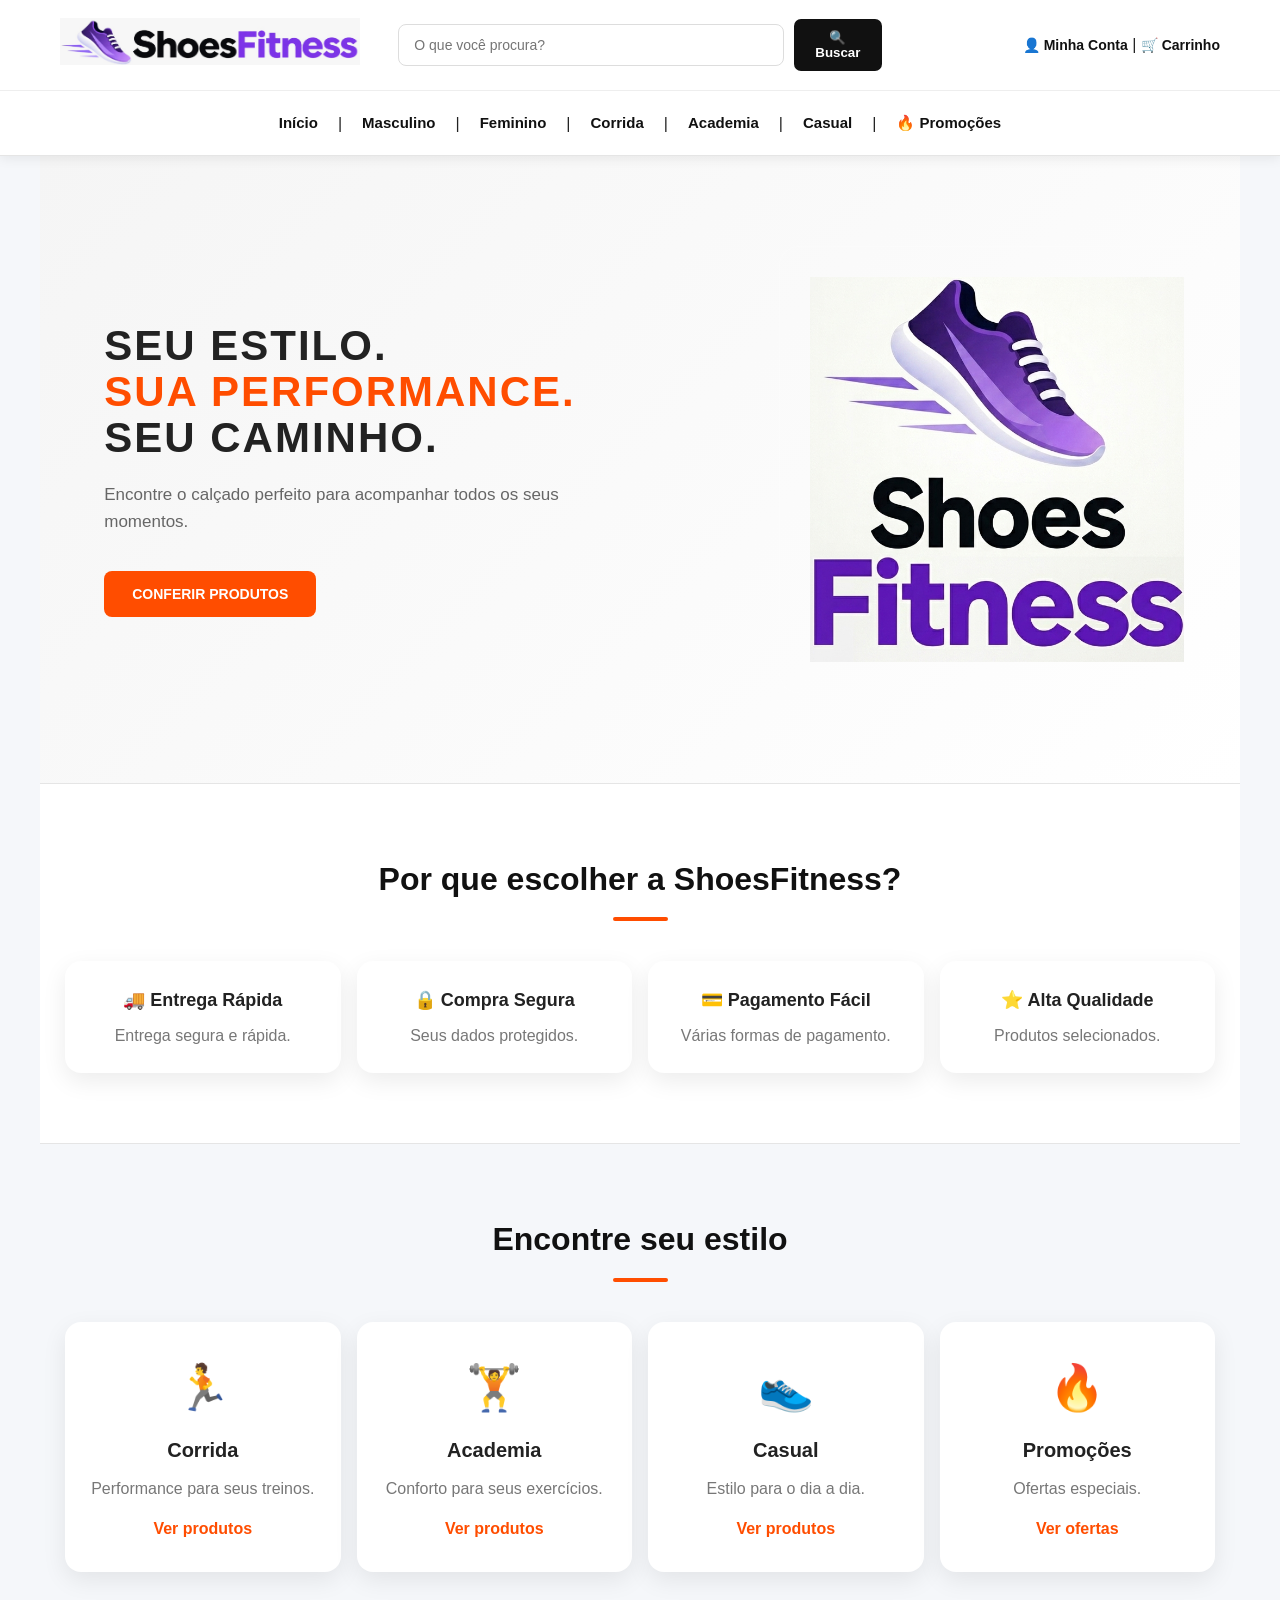
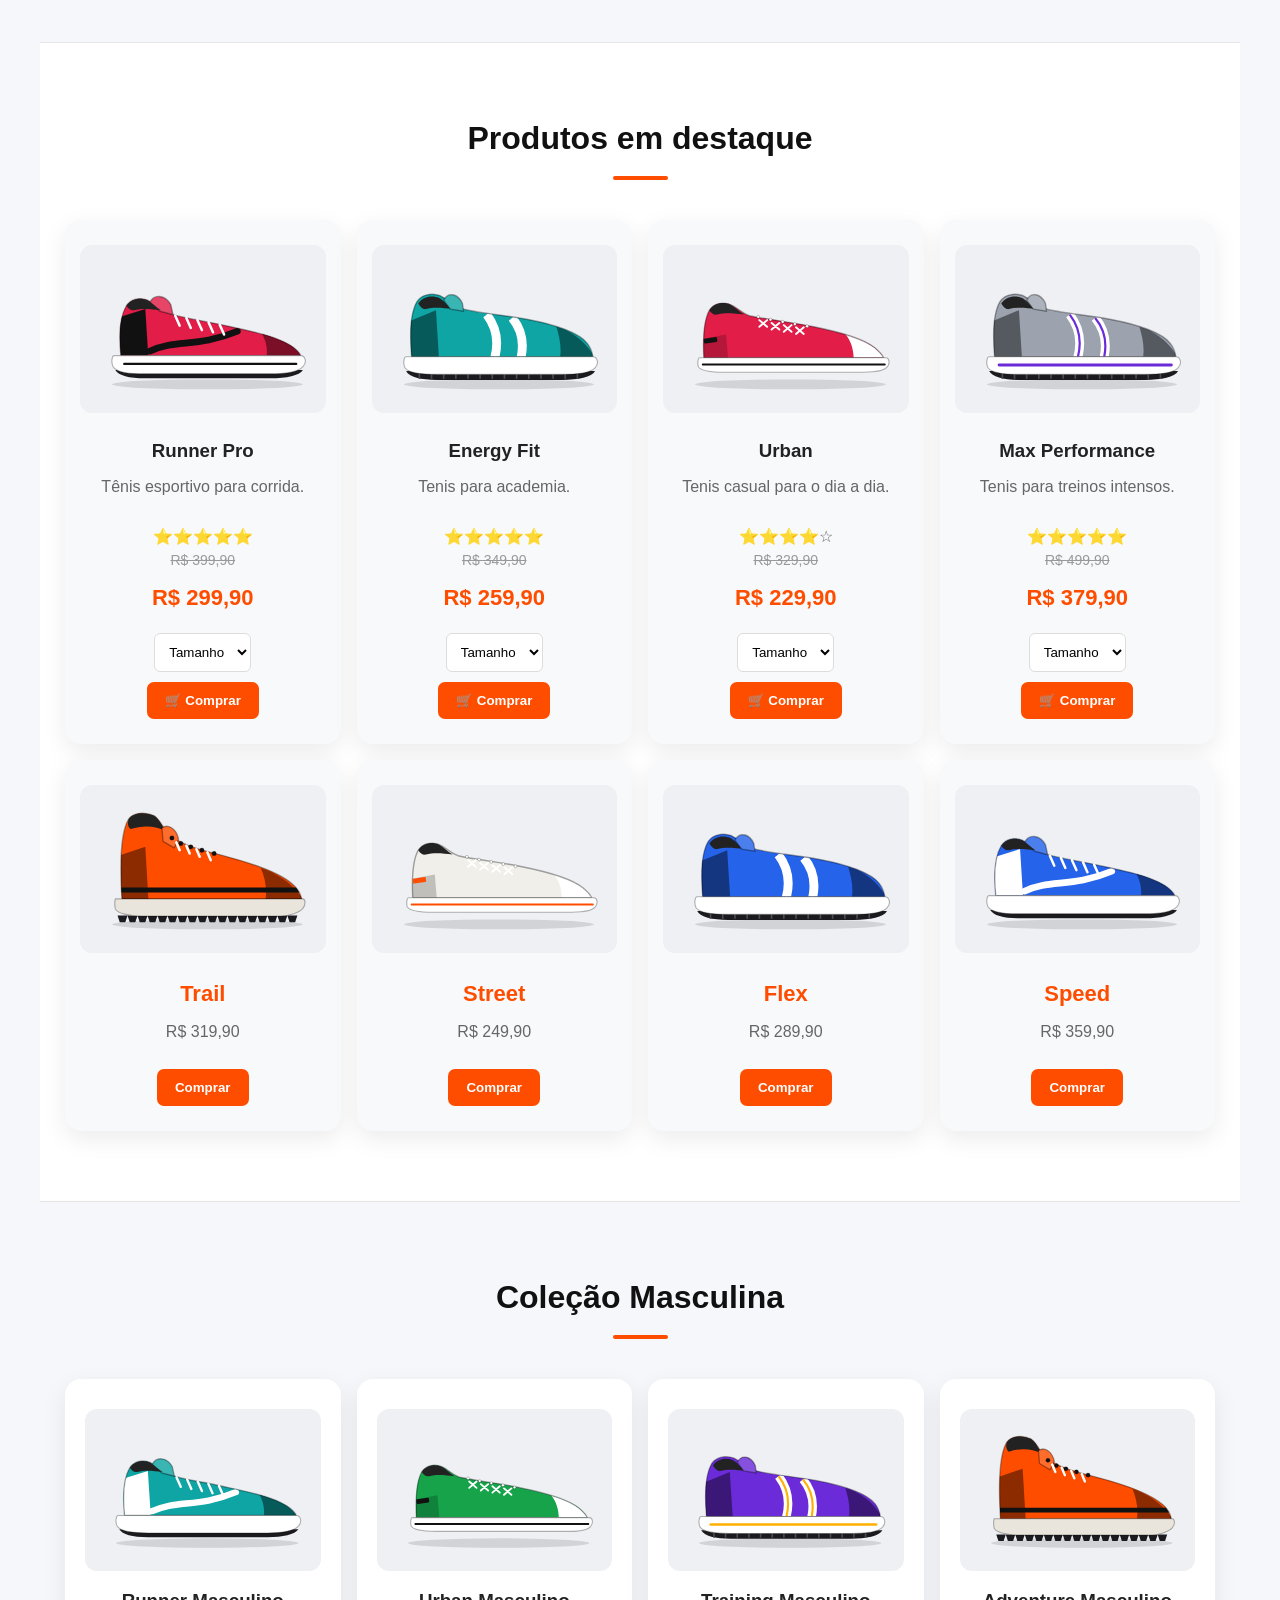
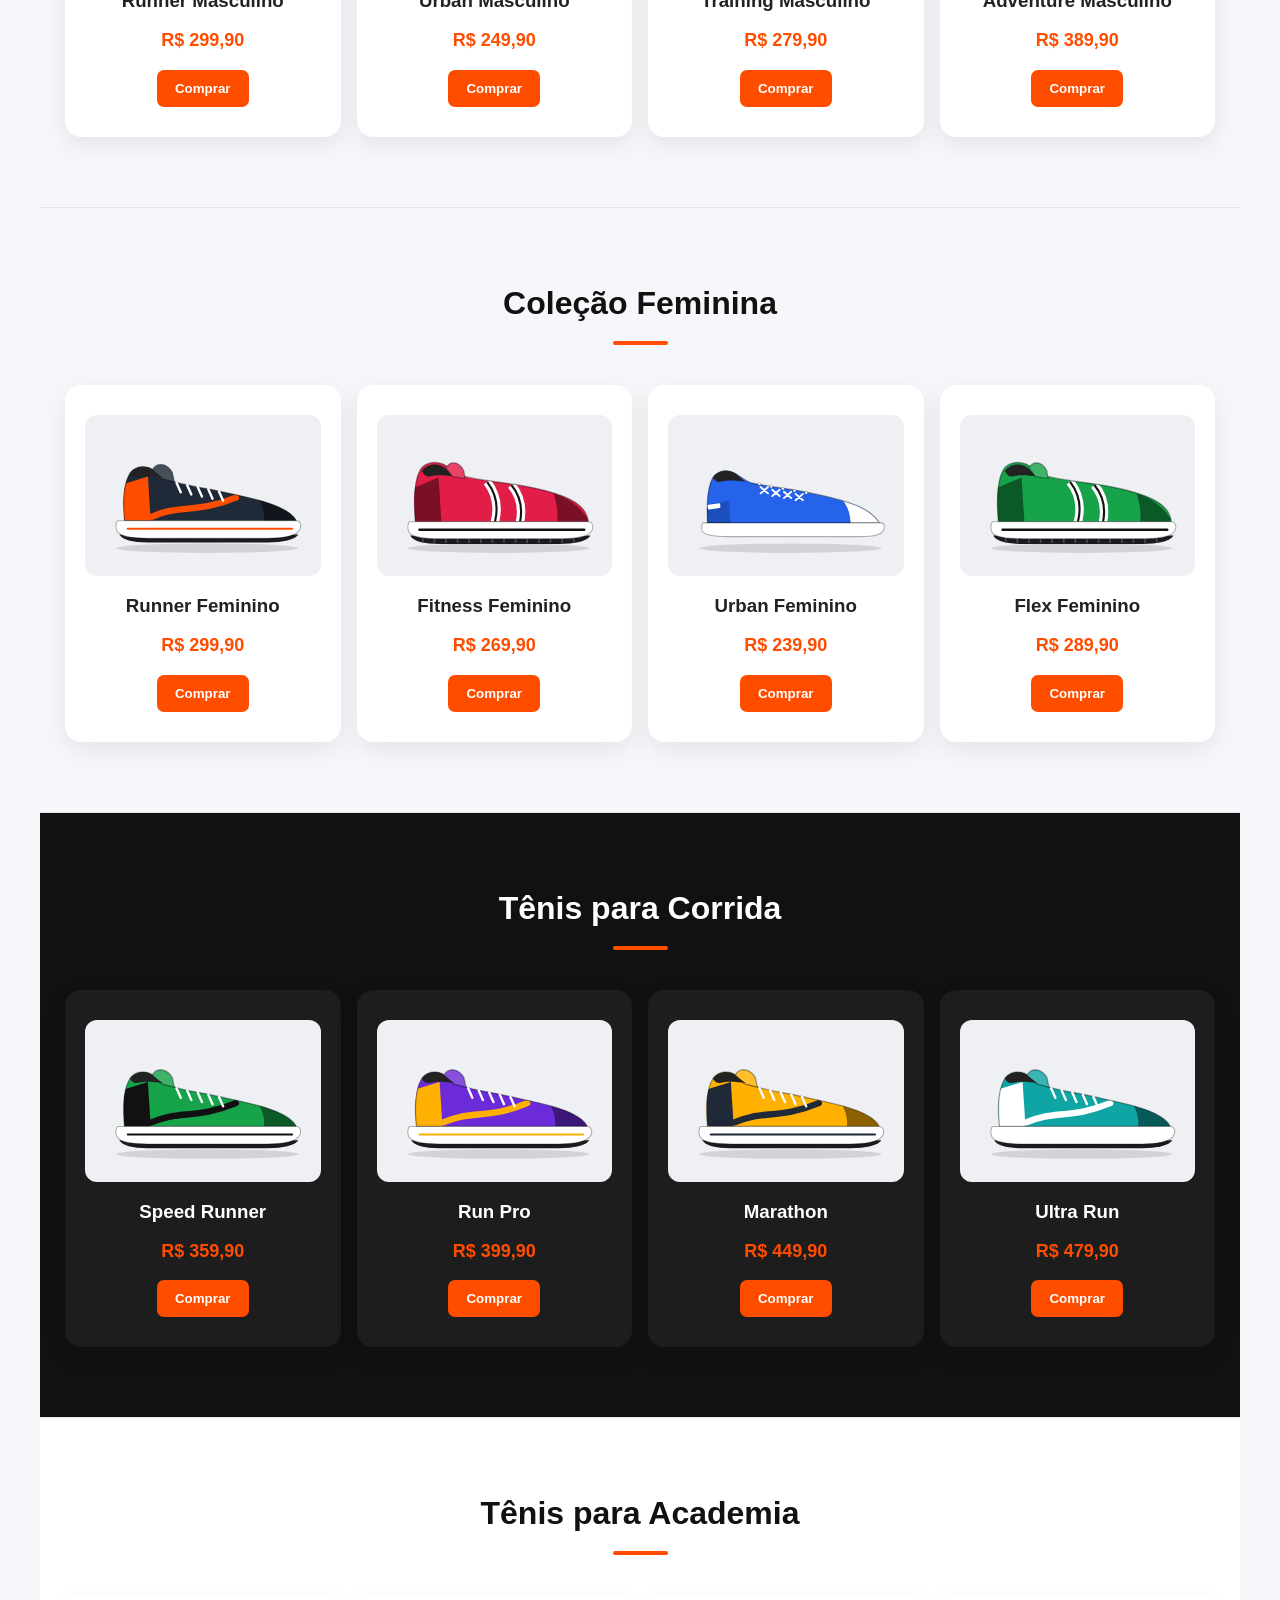
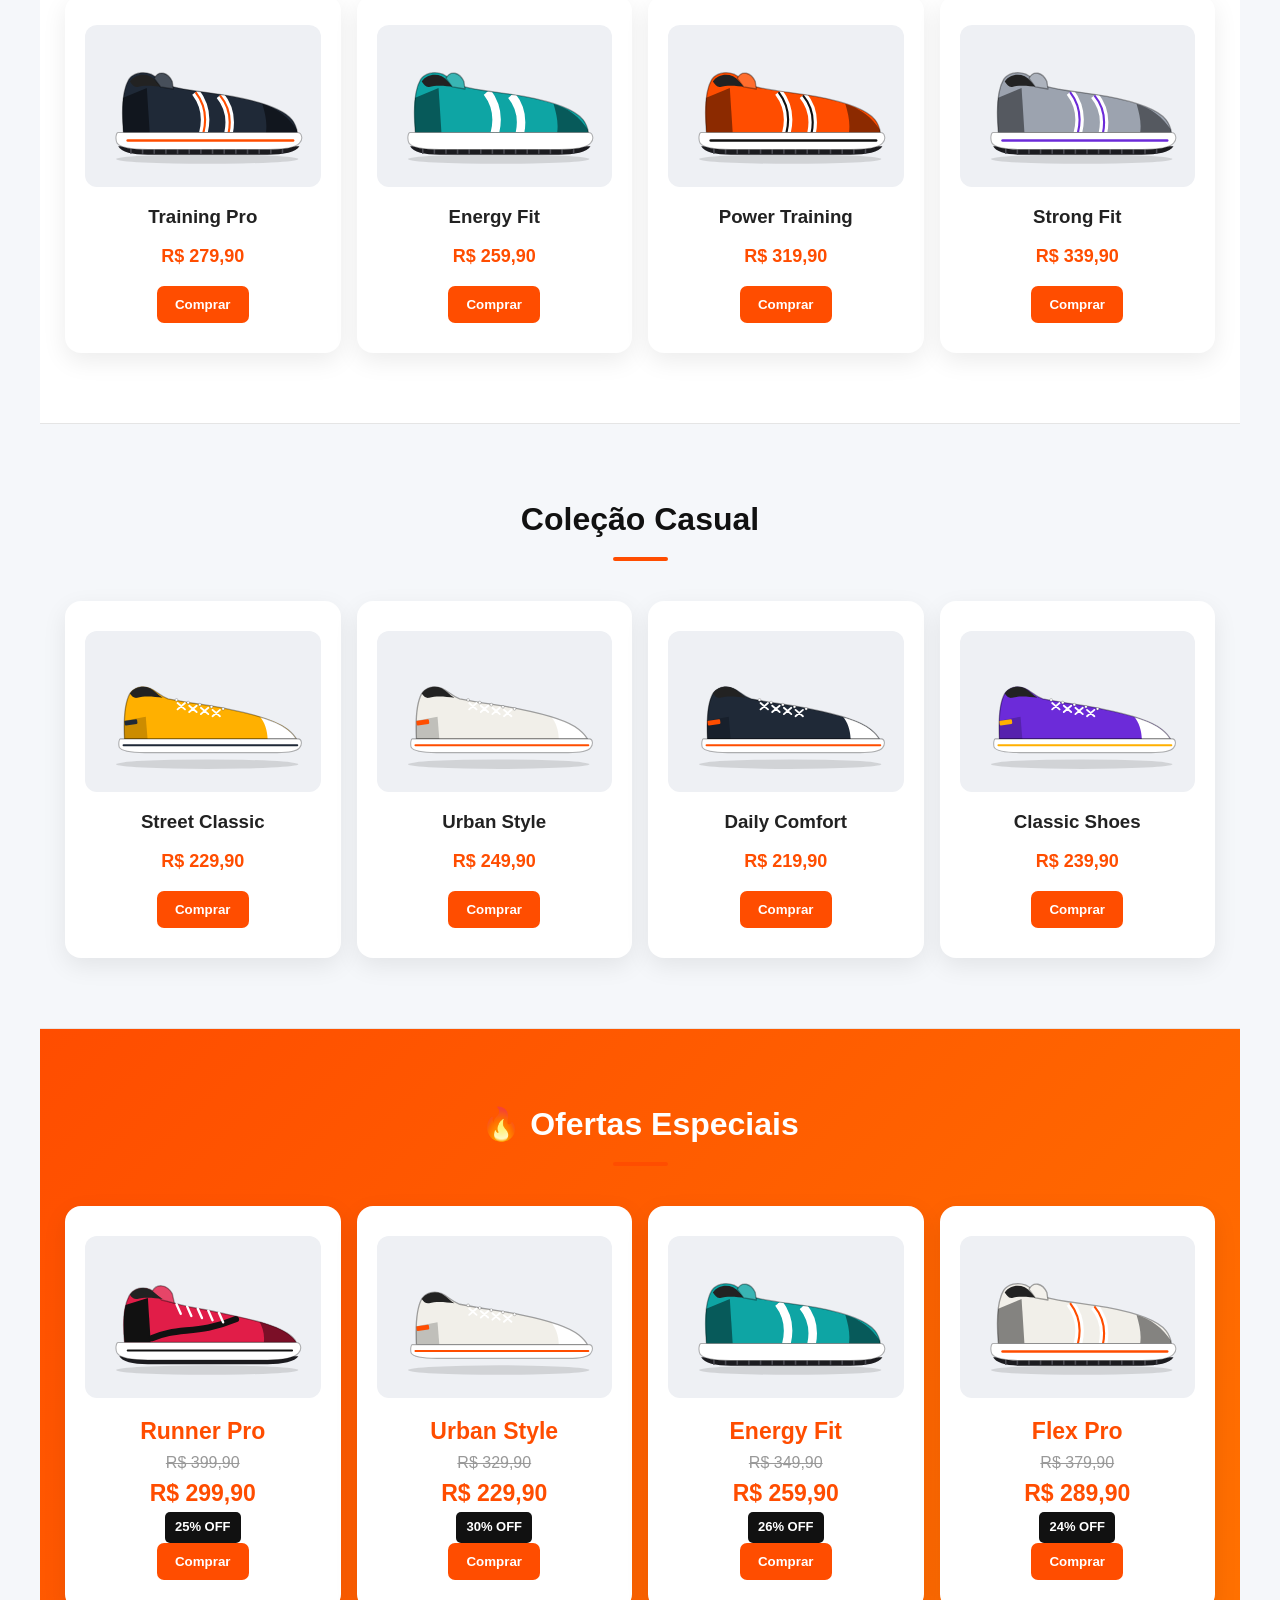
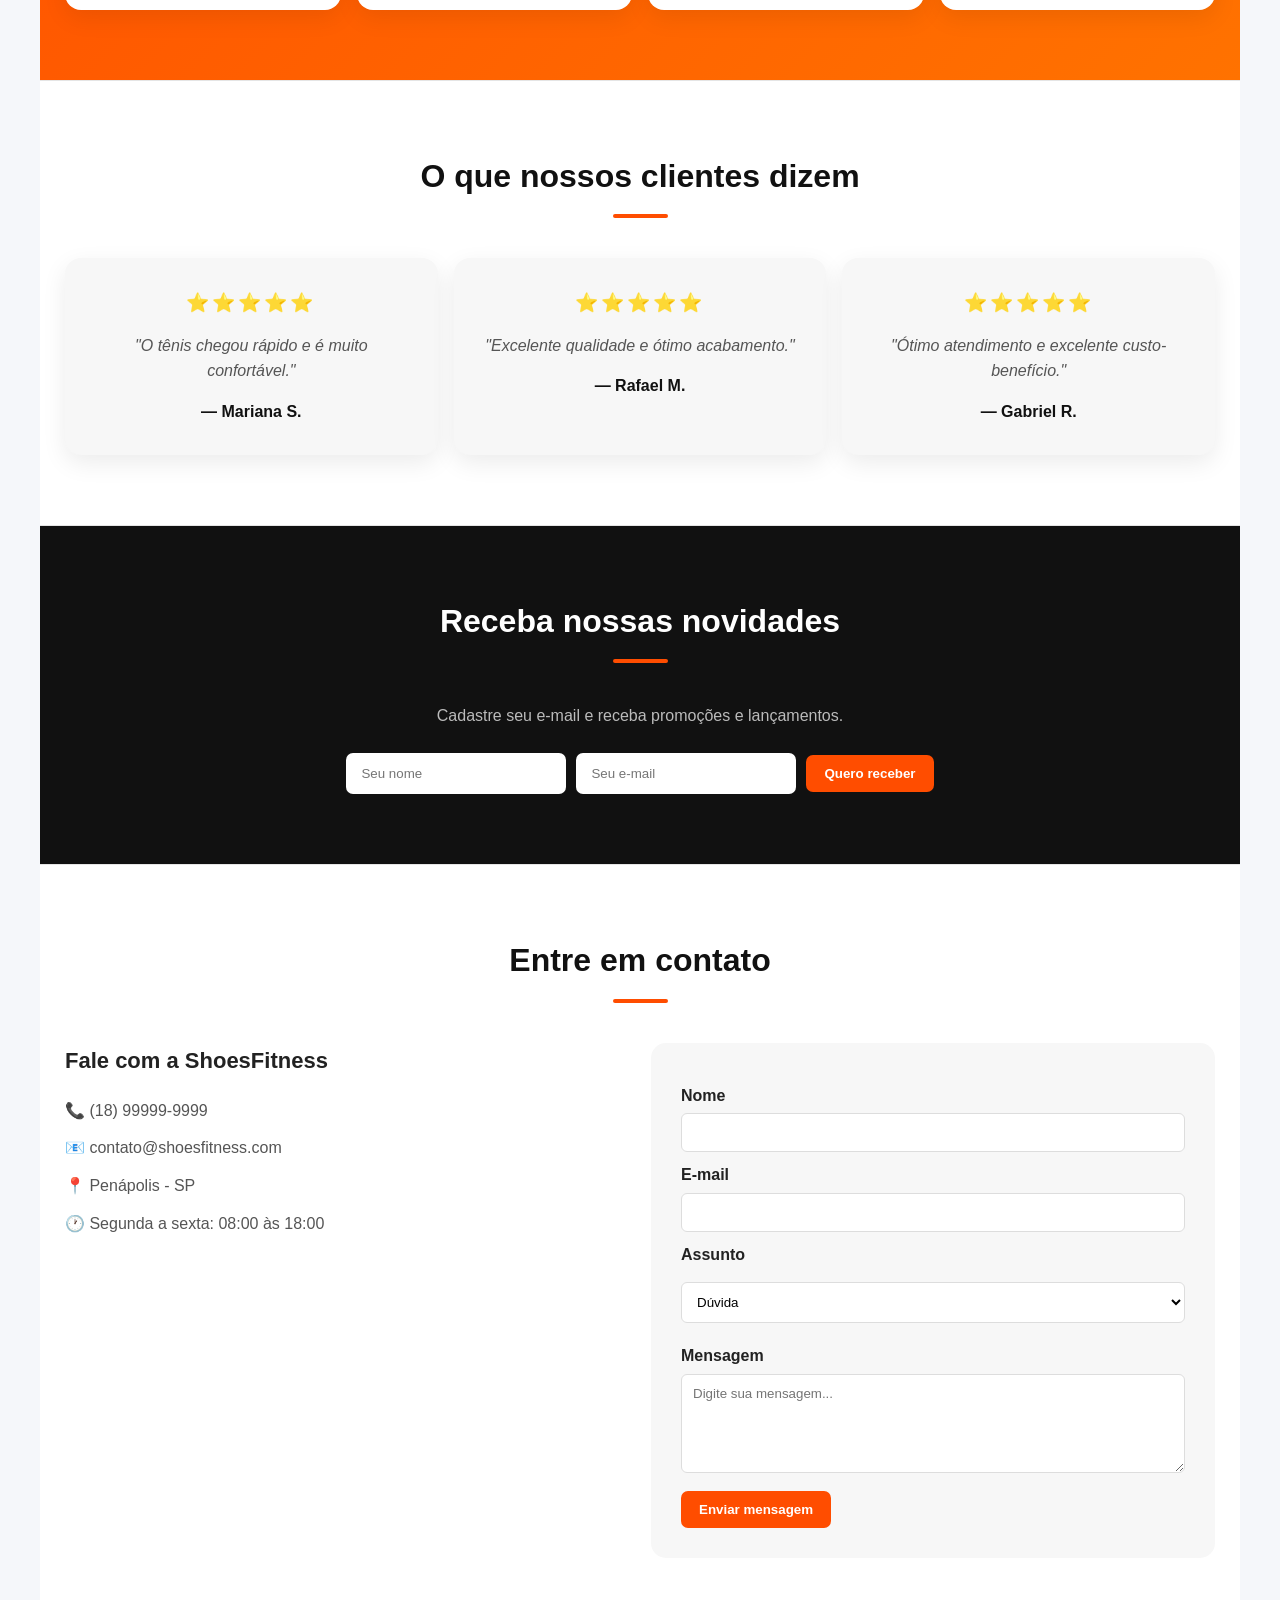
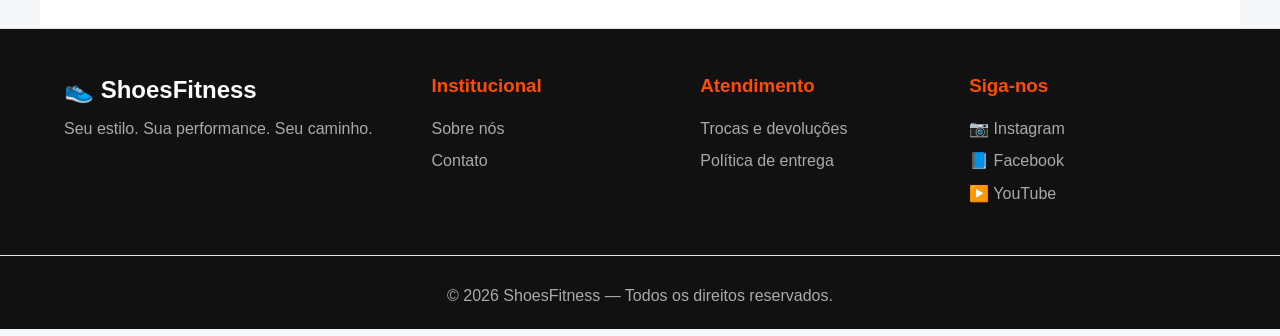
==== index.html @ da130311 "." ====
<!DOCTYPE html>
<html lang="pt-BR">
<head>
    <meta charset="UTF-8">
    <meta name="viewport" content="width=device-width, initial-scale=1.0">
    <meta name="description" content="ShoesFitness: calçados esportivos, produtos para musculação e roupas fitness com performance, conforto e estilo.">
    <title>ShoesFitness | Calçados Esportivos e Fitness</title>
    <link rel="stylesheet" href="css/style.css">
</head>

<body>

<header>
    <table width="100%">
        <tr>
            <td align="left">
                <img src="assets/img/logo-horizontal.png" alt="ShoesFitness" width="300" height="50">
            </td>

            <td align="center">
                <form>
                    <input type="search" placeholder="O que você procura?" size="40">
                    <button>🔍 Buscar</button>
                </form>
            </td>

            <td align="right">
                <a href="#conta">👤 Minha Conta</a> |
                <a href="#carrinho">🛒 Carrinho</a>
            </td>
        </tr>
    </table>

    <nav>
        <p align="center">
            <a href="#inicio">Início</a> |
            <a href="#masculino">Masculino</a> |
            <a href="#feminino">Feminino</a> |
            <a href="#corrida">Corrida</a> |
            <a href="#academia">Academia</a> |
            <a href="#casual">Casual</a> |
            <a href="#promocoes">🔥 Promoções</a>
        </p>
    </nav>

    <hr>
</header>

<main id="inicio">

<!-- BANNER -->
<section style="
    width: 100%;
    min-height: 420px;
    background: linear-gradient(135deg, #f5f5f5 0%, #ffffff 100%);
    display: flex;
    align-items: center;
    overflow: hidden;
">

    <table width="100%" cellpadding="0" cellspacing="0">
        <tr>

            <!-- TEXTO -->
            <td width="55%" style="padding: 50px 6%;">

                <h2 style="
                    margin: 0;
                    font-size: 42px;
                    font-family: Arial, sans-serif;
                    color: #222;
                    line-height: 1.1;
                ">
                    SEU ESTILO.
                </h2>

                <h2 style="
                    margin: 0;
                    font-size: 42px;
                    font-family: Arial, sans-serif;
                    color: #ff4d00;
                    line-height: 1.1;
                ">
                    SUA PERFORMANCE.
                </h2>

                <h2 style="
                    margin: 0;
                    font-size: 42px;
                    font-family: Arial, sans-serif;
                    color: #222;
                    line-height: 1.1;
                ">
                    SEU CAMINHO.
                </h2>

                <p style="
                    margin-top: 20px;
                    max-width: 480px;
                    font-size: 17px;
                    font-family: Arial, sans-serif;
                    color: #666;
                    line-height: 1.6;
                ">
                    Encontre o calçado perfeito para acompanhar
                    todos os seus momentos.
                </p>

                <a href="#produtos" style="text-decoration: none;">
                    <button style="
                        margin-top: 10px;
                        padding: 15px 28px;
                        border: none;
                        border-radius: 8px;
                        background: #ff4d00;
                        color: white;
                        font-size: 14px;
                        font-weight: bold;
                        cursor: pointer;
                    ">
                        CONFERIR PRODUTOS
                    </button>
                </a>

            </td>


            <!-- LOGO -->
            <td width="45%" align="center" style="padding: 30px;">

                <img 
                    src="assets/img/logo-centralizada.png"
                    alt="Shoes Fitness"
                    style="
                        width: 100%;
                        max-width: 430px;
                        height: auto;
                        display: block;
                    "
                >

            </td>

        </tr>
    </table>

</section>

<hr>

    <!-- BENEFÍCIOS -->

    <section>
        <h2 align="center">Por que escolher a ShoesFitness?</h2>

        <table width="100%">
            <tr align="center">

                <td>
                    <h3>🚚 Entrega Rápida</h3>
                    <p>Entrega segura e rápida.</p>
                </td>

                <td>
                    <h3>🔒 Compra Segura</h3>
                    <p>Seus dados protegidos.</p>
                </td>

                <td>
                    <h3>💳 Pagamento Fácil</h3>
                    <p>Várias formas de pagamento.</p>
                </td>

                <td>
                    <h3>⭐ Alta Qualidade</h3>
                    <p>Produtos selecionados.</p>
                </td>

            </tr>
        </table>
    </section>

    <hr>

    <!-- CATEGORIAS -->

    <section id="categorias">

        <h2 align="center">Encontre seu estilo</h2>

        <table width="100%">
            <tr align="center">

                <td>
                    <h2>🏃</h2>
                    <h3>Corrida</h3>
                    <p>Performance para seus treinos.</p>
                    <a href="#corrida">Ver produtos</a>
                </td>

                <td>
                    <h2>🏋️</h2>
                    <h3>Academia</h3>
                    <p>Conforto para seus exercícios.</p>
                    <a href="#academia">Ver produtos</a>
                </td>

                <td>
                    <h2>👟</h2>
                    <h3>Casual</h3>
                    <p>Estilo para o dia a dia.</p>
                    <a href="#casual">Ver produtos</a>
                </td>

                <td>
                    <h2>🔥</h2>
                    <h3>Promoções</h3>
                    <p>Ofertas especiais.</p>
                    <a href="#promocoes">Ver ofertas</a>
                </td>

            </tr>
        </table>
    </section>

    <hr>

    <!-- PRODUTOS -->

    <section id="produtos">

        <h2 align="center">Produtos em destaque</h2>

        <table width="100%" border="1">

            <tr align="center">

                <td>
                    <img class="produto-img" src="assets/img/produtos/runner-pro.svg" alt="Ilustração do tênis Runner Pro" width="400" height="260" loading="lazy">
                    <h3>Runner Pro</h3>
                    <p>Tênis esportivo para corrida.</p>
                    <p>⭐⭐⭐⭐⭐</p>
                    <del>R$ 399,90</del>
                    <h3>R$ 299,90</h3>

                    <select>
                        <option>Tamanho</option>
                        <option>34</option>
                        <option>35</option>
                        <option>36</option>
                        <option>37</option>
                        <option>38</option>
                        <option>39</option>
                        <option>40</option>
                        <option>41</option>
                        <option>42</option>
                        <option>43</option>
                        <option>44</option>
                    </select>

                    <p>
                        <button>🛒 Comprar</button>
                    </p>
                </td>

                <td>
                    <img class="produto-img" src="assets/img/produtos/energy-fit.svg" alt="Ilustração do tênis Energy Fit" width="400" height="260" loading="lazy">
                    <h3>Energy Fit</h3>
                    <p>Tenis para academia.</p>
                    <p>⭐⭐⭐⭐⭐</p>
                    <del>R$ 349,90</del>
                    <h3>R$ 259,90</h3>

                    <select>
                        <option>Tamanho</option>
                        <option>34</option>
                        <option>35</option>
                        <option>36</option>
                        <option>37</option>
                        <option>38</option>
                        <option>39</option>
                        <option>40</option>
                        <option>41</option>
                        <option>42</option>
                        <option>43</option>
                        <option>44</option>
                    </select>

                    <p>
                        <button>🛒 Comprar</button>
                    </p>
                </td>

                <td>
                    <img class="produto-img" src="assets/img/produtos/urban.svg" alt="Ilustração do tênis Urban" width="400" height="260" loading="lazy">
                    <h3>Urban</h3>
                    <p>Tenis casual para o dia a dia.</p>
                    <p>⭐⭐⭐⭐☆</p>
                    <del>R$ 329,90</del>
                    <h3>R$ 229,90</h3>

                    <select>
                        <option>Tamanho</option>
                        <option>34</option>
                        <option>35</option>
                        <option>36</option>
                        <option>37</option>
                        <option>38</option>
                        <option>39</option>
                        <option>40</option>
                        <option>41</option>
                        <option>42</option>
                        <option>43</option>
                        <option>44</option>
                    </select>

                    <p>
                        <button>🛒 Comprar</button>
                    </p>
                </td>

                <td>
                    <img class="produto-img" src="assets/img/produtos/max-performance.svg" alt="Ilustração do tênis Max Performance" width="400" height="260" loading="lazy">
                    <h3>Max Performance</h3>
                    <p>Tenis para treinos intensos.</p>
                    <p>⭐⭐⭐⭐⭐</p>
                    <del>R$ 499,90</del>
                    <h3>R$ 379,90</h3>

                    <select>
                        <option>Tamanho</option>
                        <option>34</option>
                        <option>35</option>
                        <option>36</option>
                        <option>37</option>
                        <option>38</option>
                        <option>39</option>
                        <option>40</option>
                        <option>41</option>
                        <option>42</option>
                        <option>43</option>
                        <option>44</option>
                    </select>

                    <p>
                        <button>🛒 Comprar</button>
                    </p>
                </td>

            </tr>

            <tr align="center">

                <td>
                    <img class="produto-img" src="assets/img/produtos/trail.svg" alt="Ilustração do tênis Trail" width="400" height="260" loading="lazy">
                    <h3>Trail</h3>
                    <p>R$ 319,90</p>
                    <button>Comprar</button>
                </td>

                <td>
                    <img class="produto-img" src="assets/img/produtos/street.svg" alt="Ilustração do tênis Street" width="400" height="260" loading="lazy">
                    <h3>Street</h3>
                    <p>R$ 249,90</p>
                    <button>Comprar</button>
                </td>

                <td>
                    <img class="produto-img" src="assets/img/produtos/flex.svg" alt="Ilustração do tênis Flex" width="400" height="260" loading="lazy">
                    <h3>Flex</h3>
                    <p>R$ 289,90</p>
                    <button>Comprar</button>
                </td>

                <td>
                    <img class="produto-img" src="assets/img/produtos/speed.svg" alt="Ilustração do tênis Speed" width="400" height="260" loading="lazy">
                    <h3>Speed</h3>
                    <p>R$ 359,90</p>
                    <button>Comprar</button>
                </td>

            </tr>

        </table>
    </section>

    <hr>

    <!-- MASCULINO -->

    <section id="masculino">

        <h2 align="center">Coleção Masculina</h2>

        <table width="100%">
            <tr align="center">

                <td>
                    <img class="produto-img" src="assets/img/produtos/runner-masculino.svg" alt="Ilustração do tênis Runner Masculino" width="400" height="260" loading="lazy">
                    <h3>Runner Masculino</h3>
                    <p>R$ 299,90</p>
                    <button>Comprar</button>
                </td>

                <td>
                    <img class="produto-img" src="assets/img/produtos/urban-masculino.svg" alt="Ilustração do tênis Urban Masculino" width="400" height="260" loading="lazy">
                    <h3>Urban Masculino</h3>
                    <p>R$ 249,90</p>
                    <button>Comprar</button>
                </td>

                <td>
                    <img class="produto-img" src="assets/img/produtos/training-masculino.svg" alt="Ilustração do tênis Training Masculino" width="400" height="260" loading="lazy">
                    <h3>Training Masculino</h3>
                    <p>R$ 279,90</p>
                    <button>Comprar</button>
                </td>

                <td>
                    <img class="produto-img" src="assets/img/produtos/adventure-masculino.svg" alt="Ilustração do tênis Adventure Masculino" width="400" height="260" loading="lazy">
                    <h3>Adventure Masculino</h3>
                    <p>R$ 389,90</p>
                    <button>Comprar</button>
                </td>

            </tr>
        </table>

    </section>

    <hr>

    <!-- FEMININO -->

    <section id="feminino">

        <h2 align="center">Coleção Feminina</h2>

        <table width="100%">
            <tr align="center">

                <td>
                    <img class="produto-img" src="assets/img/produtos/runner-feminino.svg" alt="Ilustração do tênis Runner Feminino" width="400" height="260" loading="lazy">
                    <h3>Runner Feminino</h3>
                    <p>R$ 299,90</p>
                    <button>Comprar</button>
                </td>

                <td>
                    <img class="produto-img" src="assets/img/produtos/fitness-feminino.svg" alt="Ilustração do tênis Fitness Feminino" width="400" height="260" loading="lazy">
                    <h3>Fitness Feminino</h3>
                    <p>R$ 269,90</p>
                    <button>Comprar</button>
                </td>

                <td>
                    <img class="produto-img" src="assets/img/produtos/urban-feminino.svg" alt="Ilustração do tênis Urban Feminino" width="400" height="260" loading="lazy">
                    <h3>Urban Feminino</h3>
                    <p>R$ 239,90</p>
                    <button>Comprar</button>
                </td>

                <td>
                    <img class="produto-img" src="assets/img/produtos/flex-feminino.svg" alt="Ilustração do tênis Flex Feminino" width="400" height="260" loading="lazy">
                    <h3>Flex Feminino</h3>
                    <p>R$ 289,90</p>
                    <button>Comprar</button>
                </td>

            </tr>
        </table>

    </section>

    <hr>

    <!-- CORRIDA -->

    <section id="corrida">

        <h2 align="center">Tênis para Corrida</h2>

        <table width="100%">
            <tr align="center">

                <td>
                    <img class="produto-img" src="assets/img/produtos/speed-runner.svg" alt="Ilustração do tênis Speed Runner" width="400" height="260" loading="lazy">
                    <h3>Speed Runner</h3>
                    <p>R$ 359,90</p>
                    <button>Comprar</button>
                </td>

                <td>
                    <img class="produto-img" src="assets/img/produtos/run-pro.svg" alt="Ilustração do tênis Run Pro" width="400" height="260" loading="lazy">
                    <h3>Run Pro</h3>
                    <p>R$ 399,90</p>
                    <button>Comprar</button>
                </td>

                <td>
                    <img class="produto-img" src="assets/img/produtos/marathon.svg" alt="Ilustração do tênis Marathon" width="400" height="260" loading="lazy">
                    <h3>Marathon</h3>
                    <p>R$ 449,90</p>
                    <button>Comprar</button>
                </td>

                <td>
                    <img class="produto-img" src="assets/img/produtos/ultra-run.svg" alt="Ilustração do tênis Ultra Run" width="400" height="260" loading="lazy">
                    <h3>Ultra Run</h3>
                    <p>R$ 479,90</p>
                    <button>Comprar</button>
                </td>

            </tr>
        </table>

    </section>

    <hr>

    <!-- ACADEMIA -->

    <section id="academia">

        <h2 align="center">Tênis para Academia</h2>

        <table width="100%">
            <tr align="center">

                <td>
                    <img class="produto-img" src="assets/img/produtos/training-pro.svg" alt="Ilustração do tênis Training Pro" width="400" height="260" loading="lazy">
                    <h3>Training Pro</h3>
                    <p>R$ 279,90</p>
                    <button>Comprar</button>
                </td>

                <td>
                    <img class="produto-img" src="assets/img/produtos/energy-fit.svg" alt="Ilustração do tênis Energy Fit" width="400" height="260" loading="lazy">
                    <h3>Energy Fit</h3>
                    <p>R$ 259,90</p>
                    <button>Comprar</button>
                </td>

                <td>
                    <img class="produto-img" src="assets/img/produtos/power-training.svg" alt="Ilustração do tênis Power Training" width="400" height="260" loading="lazy">
                    <h3>Power Training</h3>
                    <p>R$ 319,90</p>
                    <button>Comprar</button>
                </td>

                <td>
                    <img class="produto-img" src="assets/img/produtos/strong-fit.svg" alt="Ilustração do tênis Strong Fit" width="400" height="260" loading="lazy">
                    <h3>Strong Fit</h3>
                    <p>R$ 339,90</p>
                    <button>Comprar</button>
                </td>

            </tr>
        </table>

    </section>

    <hr>

    <!-- CASUAL -->

    <section id="casual">

        <h2 align="center">Coleção Casual</h2>

        <table width="100%">
            <tr align="center">

                <td>
                    <img class="produto-img" src="assets/img/produtos/street-classic.svg" alt="Ilustração do tênis Street Classic" width="400" height="260" loading="lazy">
                    <h3>Street Classic</h3>
                    <p>R$ 229,90</p>
                    <button>Comprar</button>
                </td>

                <td>
                    <img class="produto-img" src="assets/img/produtos/urban-style.svg" alt="Ilustração do tênis Urban Style" width="400" height="260" loading="lazy">
                    <h3>Urban Style</h3>
                    <p>R$ 249,90</p>
                    <button>Comprar</button>
                </td>

                <td>
                    <img class="produto-img" src="assets/img/produtos/daily-comfort.svg" alt="Ilustração do tênis Daily Comfort" width="400" height="260" loading="lazy">
                    <h3>Daily Comfort</h3>
                    <p>R$ 219,90</p>
                    <button>Comprar</button>
                </td>

                <td>
                    <img class="produto-img" src="assets/img/produtos/classic-shoes.svg" alt="Ilustração do tênis Classic Shoes" width="400" height="260" loading="lazy">
                    <h3>Classic Shoes</h3>
                    <p>R$ 239,90</p>
                    <button>Comprar</button>
                </td>

            </tr>
        </table>

    </section>

    <hr>

    <!-- PROMOÇÕES -->

    <section id="promocoes">

        <h2 align="center">🔥 Ofertas Especiais</h2>

        <table width="100%">
            <tr align="center">

                <td>
                    <img class="produto-img" src="assets/img/produtos/runner-pro.svg" alt="Ilustração do tênis Runner Pro" width="400" height="260" loading="lazy">
                    <h3>Runner Pro</h3>
                    <del>R$ 399,90</del>
                    <h3>R$ 299,90</h3>
                    <strong>25% OFF</strong>
                    <p><button>Comprar</button></p>
                </td>

                <td>
                    <img class="produto-img" src="assets/img/produtos/urban-style.svg" alt="Ilustração do tênis Urban Style" width="400" height="260" loading="lazy">
                    <h3>Urban Style</h3>
                    <del>R$ 329,90</del>
                    <h3>R$ 229,90</h3>
                    <strong>30% OFF</strong>
                    <p><button>Comprar</button></p>
                </td>

                <td>
                    <img class="produto-img" src="assets/img/produtos/energy-fit.svg" alt="Ilustração do tênis Energy Fit" width="400" height="260" loading="lazy">
                    <h3>Energy Fit</h3>
                    <del>R$ 349,90</del>
                    <h3>R$ 259,90</h3>
                    <strong>26% OFF</strong>
                    <p><button>Comprar</button></p>
                </td>

                <td>
                    <img class="produto-img" src="assets/img/produtos/flex-pro.svg" alt="Ilustração do tênis Flex Pro" width="400" height="260" loading="lazy">
                    <h3>Flex Pro</h3>
                    <del>R$ 379,90</del>
                    <h3>R$ 289,90</h3>
                    <strong>24% OFF</strong>
                    <p><button>Comprar</button></p>
                </td>

            </tr>
        </table>

    </section>

    <hr>

    <!-- AVALIAÇÕES -->

    <section id="avaliacoes">

        <h2 align="center">O que nossos clientes dizem</h2>

        <table width="100%">
            <tr align="center">

                <td>
                    <h3>⭐⭐⭐⭐⭐</h3>
                    <p>"O tênis chegou rápido e é muito confortável."</p>
                    <strong>— Mariana S.</strong>
                </td>

                <td>
                    <h3>⭐⭐⭐⭐⭐</h3>
                    <p>"Excelente qualidade e ótimo acabamento."</p>
                    <strong>— Rafael M.</strong>
                </td>

                <td>
                    <h3>⭐⭐⭐⭐⭐</h3>
                    <p>"Ótimo atendimento e excelente custo-benefício."</p>
                    <strong>— Gabriel R.</strong>
                </td>

            </tr>
        </table>

    </section>

    <hr>

    <!-- NEWSLETTER -->

    <section id="newsletter">

        <h2 align="center">Receba nossas novidades</h2>

        <p align="center">
            Cadastre seu e-mail e receba promoções e lançamentos.
        </p>

        <form align="center">

            <input
                type="text"
                placeholder="Seu nome"
            >

            <input
                type="email"
                placeholder="Seu e-mail"
                required
            >

            <button>Quero receber</button>

        </form>

    </section>

    <hr>

    <!-- CONTATO -->

    <section id="contato">

        <h2 align="center">Entre em contato</h2>

        <table width="100%">

            <tr>

                <td width="50%">
                    <h3>Fale com a ShoesFitness</h3>

                    <p>📞 (18) 99999-9999</p>
                    <p>📧 contato@shoesfitness.com</p>
                    <p>📍 Penápolis - SP</p>
                    <p>🕐 Segunda a sexta: 08:00 às 18:00</p>
                </td>

                <td>

                    <form>

                        <label>Nome</label><br>
                        <input type="text" required><br>

                        <label>E-mail</label><br>
                        <input type="email" required><br>

                        <label>Assunto</label><br>

                        <select>
                            <option>Dúvida</option>
                            <option>Pedido</option>
                            <option>Troca</option>
                            <option>Devolução</option>
                            <option>Outro</option>
                        </select>

                        <br>

                        <label>Mensagem</label><br>

                        <textarea
                            rows="5"
                            cols="40"
                            placeholder="Digite sua mensagem..."
                        ></textarea>

                        <br>

                        <button>Enviar mensagem</button>

                    </form>

                </td>

            </tr>

        </table>

    </section>

</main>

<!-- RODAPÉ -->

<footer>

    <hr>

    <table width="100%">

        <tr>

            <td>
                <h2>👟 ShoesFitness</h2>
                <p>Seu estilo. Sua performance. Seu caminho.</p>
            </td>

            <td>
                <h3>Institucional</h3>
                <p><a href="#inicio">Sobre nós</a></p>
                <p><a href="#contato">Contato</a></p>
            </td>

            <td>
                <h3>Atendimento</h3>
                <p>Trocas e devoluções</p>
                <p>Política de entrega</p>
            </td>

            <td>
                <h3>Siga-nos</h3>
                <p>📷 Instagram</p>
                <p>📘 Facebook</p>
                <p>▶️ YouTube</p>
            </td>

        </tr>

    </table>

    <hr>

    <p align="center">
        © 2026 ShoesFitness — Todos os direitos reservados.
    </p>

</footer>

</body>
</html>
---- css/style.css ----
/* =========================================
   SHOESFITNESS - STYLE.CSS
   ========================================= */

/* ---------- RESET ---------- */

* {
    margin: 0;
    padding: 0;
    box-sizing: border-box;
}

html {
    scroll-behavior: smooth;
}

body {
    font-family: Arial, Helvetica, sans-serif;
    background: #f5f7fa;
    color: #222;
    line-height: 1.6;
}

/* ---------- LINKS ---------- */

a {
    color: #111;
    text-decoration: none;
    transition: 0.3s;
}

a:hover {
    color: #ff4d00;
}

/* ---------- CABEÇALHO ---------- */

header {
    background: #ffffff;
    box-shadow: 0 2px 12px rgba(0, 0, 0, 0.08);
    position: sticky;
    top: 0;
    z-index: 1000;
}

header table {
    max-width: 1200px;
    margin: auto;
    padding: 18px 20px;
}

header h1 {
    color: #111;
    font-size: 28px;
    white-space: nowrap;
}

header form {
    display: flex;
    justify-content: center;
    gap: 8px;
}

header input[type="search"] {
    width: 350px;
    padding: 12px 15px;
    border: 1px solid #ddd;
    border-radius: 8px;
    outline: none;
    font-size: 14px;
}

header input[type="search"]:focus {
    border-color: #ff4d00;
}

header a {
    font-weight: bold;
    font-size: 14px;
}

/* ---------- BOTÕES ---------- */

button {
    background: #ff4d00;
    color: white;
    border: none;
    border-radius: 7px;
    padding: 11px 18px;
    font-weight: bold;
    cursor: pointer;
    transition: all 0.3s ease;
}

button:hover {
    background: #d93f00;
    transform: translateY(-2px);
    box-shadow: 0 5px 12px rgba(255, 77, 0, 0.25);
}

header button {
    background: #111;
}

header button:hover {
    background: #333;
}

/* ---------- NAVEGAÇÃO ---------- */

nav {
    border-top: 1px solid #eee;
}

nav p {
    padding: 14px 10px;
}

nav a {
    margin: 0 12px;
    font-size: 15px;
    font-weight: bold;
}

nav a:hover {
    color: #ff4d00;
}

/* ---------- LINHAS ---------- */

hr {
    border: none;
    height: 1px;
    background: #e5e5e5;
    margin: 0;
}

/* ---------- CONTEÚDO PRINCIPAL ---------- */

main {
    max-width: 1200px;
    margin: auto;
}

main > section {
    padding: 70px 25px;
}

/* ---------- BANNER ---------- */

main > section:first-child {
    background: linear-gradient(135deg, #111 0%, #252525 60%, #ff4d00 150%);
    color: white;
    max-width: none;
    padding: 90px max(25px, calc((100% - 1150px) / 2));
}

main > section:first-child table {
    width: 100%;
    max-width: 1150px;
    margin: auto;
}

main > section:first-child h2 {
    font-size: 42px;
    line-height: 1.1;
    letter-spacing: 2px;
}

main > section:first-child p {
    margin: 25px 0;
    max-width: 500px;
    font-size: 18px;
    color: #ddd;
}

main > section:first-child td:last-child {
    background: rgba(255, 255, 255, 0.08);
    border: 1px solid rgba(255, 255, 255, 0.15);
    border-radius: 20px;
    padding: 40px;
}

main > section:first-child td:last-child h1 {
    font-size: 100px;
}

main > section:first-child td:last-child h2 {
    font-size: 25px;
    color: #ff6a2a;
}

/* ---------- TÍTULOS ---------- */

section h2[align="center"] {
    font-size: 32px;
    margin-bottom: 40px;
    color: #111;
}

section h2[align="center"]::after {
    content: "";
    display: block;
    width: 55px;
    height: 4px;
    background: #ff4d00;
    margin: 12px auto 0;
    border-radius: 5px;
}

/* ---------- BENEFÍCIOS ---------- */

#inicio > section:nth-of-type(2) {
    background: #fff;
}

#inicio > section:nth-of-type(2) td {
    padding: 25px 15px;
}

#inicio > section:nth-of-type(2) h3 {
    font-size: 18px;
    margin-bottom: 8px;
}

#inicio > section:nth-of-type(2) p {
    color: #777;
}

/* ---------- CATEGORIAS ---------- */

#categorias {
    background: #f5f7fa;
}

#categorias table {
    border-spacing: 15px;
}

#categorias td {
    background: white;
    padding: 30px 20px;
    border-radius: 15px;
    width: 25%;
    box-shadow: 0 5px 20px rgba(0, 0, 0, 0.06);
    transition: 0.3s;
}

#categorias td:hover {
    transform: translateY(-7px);
    box-shadow: 0 12px 25px rgba(0, 0, 0, 0.12);
}

#categorias td h2 {
    font-size: 45px;
}

#categorias h3 {
    font-size: 20px;
    margin: 10px 0;
}

#categorias p {
    color: #777;
    margin-bottom: 15px;
}

#categorias a {
    color: #ff4d00;
    font-weight: bold;
}

/* ---------- PRODUTOS ---------- */

#produtos {
    background: white;
}

#produtos table {
    width: 100%;
    border: none;
    border-spacing: 15px;
}

#produtos tr {
    border: none;
}

#produtos td {
    border: none;
    background: #f8f9fb;
    border-radius: 15px;
    padding: 25px 15px;
    width: 25%;
    vertical-align: top;
    transition: 0.3s;
}

#produtos td:hover {
    transform: translateY(-6px);
    box-shadow: 0 10px 25px rgba(0, 0, 0, 0.1);
}

#produtos td h2 {
    background: #eee;
    border-radius: 12px;
    padding: 25px;
    font-size: 55px;
    margin-bottom: 15px;
}

#produtos td h3 {
    margin: 8px 0;
}

#produtos td p {
    color: #666;
}

#produtos td p:first-of-type {
    min-height: 50px;
}

#produtos del {
    color: #999;
    font-size: 14px;
}

#produtos td h3:last-of-type {
    color: #ff4d00;
    font-size: 22px;
}

#produtos select,
section select {
    padding: 10px;
    border: 1px solid #ddd;
    border-radius: 6px;
    background: white;
    margin: 10px 0;
    cursor: pointer;
}

/* ---------- COLEÇÕES ---------- */

#masculino,
#feminino,
#corrida,
#academia,
#casual {
    background: #f5f7fa;
}

#masculino table,
#feminino table,
#corrida table,
#academia table,
#casual table {
    border-spacing: 15px;
}

#masculino td,
#feminino td,
#corrida td,
#academia td,
#casual td {
    background: white;
    border-radius: 15px;
    padding: 30px 20px;
    width: 25%;
    box-shadow: 0 4px 15px rgba(0, 0, 0, 0.05);
    transition: 0.3s;
}

#masculino td:hover,
#feminino td:hover,
#corrida td:hover,
#academia td:hover,
#casual td:hover {
    transform: translateY(-5px);
    box-shadow: 0 10px 25px rgba(0, 0, 0, 0.1);
}

#masculino td h2,
#feminino td h2,
#corrida td h2,
#academia td h2,
#casual td h2 {
    font-size: 50px;
    margin-bottom: 10px;
}

#masculino td p,
#feminino td p,
#corrida td p,
#academia td p,
#casual td p {
    color: #ff4d00;
    font-size: 18px;
    font-weight: bold;
    margin: 10px 0 15px;
}

/* ---------- CORRIDA ---------- */

#corrida {
    background: #111;
    color: white;
}

#corrida h2[align="center"] {
    color: white;
}

#corrida td {
    background: #1d1d1d;
}

#corrida td h3 {
    color: white;
}

/* ---------- ACADEMIA ---------- */

#academia {
    background: #fff;
}

/* ---------- PROMOÇÕES ---------- */

#promocoes {
    background: linear-gradient(135deg, #ff4d00, #ff7200);
    color: white;
}

#promocoes h2[align="center"] {
    color: white;
}

#promocoes td {
    background: white;
    color: #222;
    border-radius: 15px;
    padding: 30px 20px;
    width: 25%;
    box-shadow: 0 8px 25px rgba(0, 0, 0, 0.15);
}

#promocoes table {
    border-spacing: 15px;
}

#promocoes td h2 {
    font-size: 50px;
}

#promocoes del {
    color: #999;
}

#promocoes td h3 {
    color: #ff4d00;
    font-size: 23px;
}

#promocoes strong {
    display: inline-block;
    background: #111;
    color: white;
    padding: 5px 10px;
    border-radius: 5px;
    font-size: 13px;
}

/* ---------- AVALIAÇÕES ---------- */

#avaliacoes {
    background: white;
}

#avaliacoes table {
    border-spacing: 15px;
}

#avaliacoes td {
    background: #f7f7f7;
    border-radius: 15px;
    padding: 30px 25px;
    width: 33.33%;
    box-shadow: 0 4px 15px rgba(0, 0, 0, 0.05);
}

#avaliacoes h3 {
    color: #ffb000;
    letter-spacing: 3px;
}

#avaliacoes p {
    margin: 15px 0;
    color: #555;
    font-style: italic;
}

#avaliacoes strong {
    color: #111;
}

/* ---------- NEWSLETTER ---------- */

#newsletter {
    background: #111;
    color: white;
}

#newsletter h2[align="center"] {
    color: white;
}

#newsletter p {
    color: #bbb;
    margin-bottom: 25px;
}

#newsletter form {
    display: flex;
    justify-content: center;
    gap: 10px;
    flex-wrap: wrap;
}

#newsletter input {
    padding: 13px 15px;
    width: 220px;
    border: none;
    border-radius: 7px;
    outline: none;
}

#newsletter button {
    background: #ff4d00;
}

/* ---------- CONTATO ---------- */

#contato {
    background: white;
}

#contato table {
    border-spacing: 30px;
}

#contato td {
    vertical-align: top;
}

#contato h3 {
    font-size: 22px;
    margin-bottom: 20px;
}

#contato p {
    margin: 12px 0;
    color: #555;
}

#contato form {
    background: #f7f7f7;
    padding: 30px;
    border-radius: 15px;
}

#contato label {
    display: inline-block;
    margin-top: 10px;
    margin-bottom: 5px;
    font-weight: bold;
}

#contato input,
#contato select,
#contato textarea {
    width: 100%;
    padding: 11px;
    border: 1px solid #ddd;
    border-radius: 6px;
    outline: none;
    font-family: inherit;
}

#contato input:focus,
#contato select:focus,
#contato textarea:focus {
    border-color: #ff4d00;
}

#contato textarea {
    resize: vertical;
    margin-bottom: 10px;
}

/* ---------- RODAPÉ ---------- */

footer {
    background: #111;
    color: white;
}

footer table {
    width: 100%;
    max-width: 1200px;
    margin: auto;
    padding: 50px 25px;
}

footer td {
    vertical-align: top;
    width: 25%;
}

footer h2 {
    color: white;
}

footer h3 {
    color: #ff4d00;
    margin-bottom: 15px;
}

footer p {
    color: #aaa;
    margin: 7px 0;
}

footer a {
    color: #aaa;
}

footer a:hover {
    color: #ff4d00;
}

footer > p {
    padding: 20px;
}

/* ---------- RESPONSIVIDADE ---------- */

@media (max-width: 900px) {

    header table,
    header table tbody,
    header table tr,
    header table td {
        display: block;
        width: 100%;
        text-align: center;
    }

    header table {
        padding: 15px;
    }

    header h1 {
        margin-bottom: 15px;
    }

    header form {
        margin-bottom: 15px;
    }

    header input[type="search"] {
        width: 65%;
    }

    nav p {
        line-height: 2.5;
    }

    nav a {
        margin: 0 6px;
    }

    main > section {
        padding: 50px 15px;
    }

    main > section:first-child {
        padding: 60px 20px;
    }

    main > section:first-child table,
    main > section:first-child tbody,
    main > section:first-child tr,
    main > section:first-child td {
        display: block;
        width: 100%;
        text-align: center;
    }

    main > section:first-child h2 {
        font-size: 32px;
    }

    main > section:first-child td:last-child {
        margin-top: 35px;
    }

    #categorias table,
    #produtos table,
    #masculino table,
    #feminino table,
    #corrida table,
    #academia table,
    #casual table,
    #promocoes table,
    #avaliacoes table,
    #contato table,
    footer table {
        display: block;
    }

    #categorias tr,
    #produtos tr,
    #masculino tr,
    #feminino tr,
    #corrida tr,
    #academia tr,
    #casual tr,
    #promocoes tr,
    #avaliacoes tr,
    #contato tr,
    footer tr {
        display: flex;
        flex-wrap: wrap;
    }

    #categorias td,
    #produtos td,
    #masculino td,
    #feminino td,
    #corrida td,
    #academia td,
    #casual td,
    #promocoes td {
        width: calc(50% - 15px);
        margin: 7px;
    }

    #avaliacoes td {
        width: calc(100% - 15px);
        margin: 7px;
    }

    #contato td {
        width: 100%;
        margin-bottom: 20px;
    }

    footer td {
        width: 50%;
        margin-bottom: 30px;
        padding: 0 10px;
    }
}

/* ---------- CELULAR ---------- */

@media (max-width: 600px) {

    header h1 {
        font-size: 24px;
    }

    header form {
        flex-direction: column;
    }

    header input[type="search"] {
        width: 100%;
    }

    header button {
        width: 100%;
    }

    nav p {
        padding: 10px;
    }

    nav a {
        display: inline-block;
        font-size: 13px;
        margin: 0 4px;
    }

    main > section:first-child h2 {
        font-size: 27px;
    }

    main > section:first-child p {
        font-size: 16px;
    }

    main > section:first-child td:last-child h1 {
        font-size: 70px;
    }

    section h2[align="center"] {
        font-size: 26px;
    }

    #categorias td,
    #produtos td,
    #masculino td,
    #feminino td,
    #corrida td,
    #academia td,
    #casual td,
    #promocoes td {
        width: 100%;
        margin: 7px 0;
    }

    #avaliacoes td {
        width: 100%;
        margin: 7px 0;
    }

    #newsletter input,
    #newsletter button {
        width: 100%;
    }

    #contato form {
        padding: 20px;
    }

    footer td {
        width: 100%;
    }
}



/* =========================================================
   REFATORAÇÃO RESPONSIVA — FLEXBOX, GRID E MOBILE FIRST
   Complemento compatível com o HTML atual da ShoesFitness
   ========================================================= */

:root {
    --sf-orange: #ff4d00;
    --sf-dark: #111111;
    --sf-muted: #6b7280;
    --sf-surface: #ffffff;
    --sf-page: #f5f7fa;
    --sf-radius: 16px;
    --sf-shadow: 0 8px 24px rgba(17, 17, 17, .08);
}

* {
    min-width: 0;
}

body {
    overflow-x: hidden;
}

img, video, iframe {
    max-width: 100%;
    height: auto;
}

/* FLEXBOX: cabeçalho, navegação e formulários */
header table {
    display: block;
    width: 100%;
    border-collapse: collapse;
}

header table tbody {
    display: block;
}

header table tr {
    display: flex;
    flex-direction: column;
    align-items: stretch;
    gap: 14px;
}

header table td {
    display: block;
    width: 100%;
    text-align: center;
}

header h1 {
    white-space: normal;
}

header form,
#newsletter form {
    display: flex;
    flex-wrap: wrap;
    justify-content: center;
    align-items: center;
    gap: 10px;
}

header input[type="search"] {
    width: 100%;
    max-width: 420px;
}

nav p {
    display: flex;
    flex-wrap: wrap;
    justify-content: center;
    align-items: center;
    gap: 8px 14px;
}

nav a {
    display: inline-block;
    margin: 0;
    padding: 6px 2px;
}

/* GRID: banner principal */
main > section:first-child table {
    display: block;
    width: 100%;
}

main > section:first-child tbody {
    display: block;
}

main > section:first-child tr {
    display: grid;
    grid-template-columns: minmax(0, 1fr);
    gap: 28px;
}

main > section:first-child td {
    display: block;
    width: 100%;
}

main > section:first-child td:last-child {
    display: flex;
    flex-direction: column;
    align-items: center;
    justify-content: center;
    text-align: center;
}

/* As tabelas de conteúdo passam a atuar como grids de cards.
   Os elementos td viram itens independentes do grid. */
#inicio > section:nth-of-type(2) table,
#categorias table,
#produtos table,
#masculino table,
#feminino table,
#corrida table,
#academia table,
#casual table,
#promocoes table,
#avaliacoes table {
    display: grid;
    grid-template-columns: minmax(0, 1fr);
    gap: 16px;
    width: 100%;
    border-collapse: separate;
    border-spacing: 0;
}

#inicio > section:nth-of-type(2) tbody,
#categorias tbody,
#produtos tbody,
#masculino tbody,
#feminino tbody,
#corrida tbody,
#academia tbody,
#casual tbody,
#promocoes tbody,
#avaliacoes tbody {
    display: contents;
}

#inicio > section:nth-of-type(2) tr,
#categorias tr,
#produtos tr,
#masculino tr,
#feminino tr,
#corrida tr,
#academia tr,
#casual tr,
#promocoes tr,
#avaliacoes tr {
    display: contents;
}

#inicio > section:nth-of-type(2) td,
#categorias td,
#produtos td,
#masculino td,
#feminino td,
#corrida td,
#academia td,
#casual td,
#promocoes td,
#avaliacoes td {
    display: flex;
    flex-direction: column;
    align-items: center;
    justify-content: flex-start;
    width: 100%;
    margin: 0;
    text-align: center;
    border: 0;
    border-radius: var(--sf-radius);
    box-shadow: var(--sf-shadow);
    transition: transform .28s ease, box-shadow .28s ease, background-color .28s ease;
}

#inicio > section:nth-of-type(2) td {
    background: #fff;
}

#categorias td {
    height: 100%;
}

#produtos td p:last-of-type {
    margin-top: auto;
}

#produtos td button,
#masculino td button,
#feminino td button,
#corrida td button,
#academia td button,
#casual td button,
#promocoes td button {
    max-width: 100%;
}

/* Interações com transform: elevação e escala */
#categorias td:hover,
#produtos td:hover,
#masculino td:hover,
#feminino td:hover,
#corrida td:hover,
#academia td:hover,
#casual td:hover,
#promocoes td:hover,
#avaliacoes td:hover {
    transform: translateY(-6px) scale(1.015);
    box-shadow: 0 16px 34px rgba(17, 17, 17, .14);
}

#categorias td h2,
#produtos td h2,
#masculino td h2,
#feminino td h2,
#corrida td h2,
#academia td h2,
#casual td h2,
#promocoes td h2 {
    transition: transform .3s ease;
}

#categorias td:hover h2,
#produtos td:hover h2,
#masculino td:hover h2,
#feminino td:hover h2,
#corrida td:hover h2,
#academia td:hover h2,
#casual td:hover h2,
#promocoes td:hover h2 {
    transform: scale(1.08) rotate(-3deg);
}

button,
a,
input,
select,
textarea {
    transition: color .25s ease, background-color .25s ease, border-color .25s ease,
                box-shadow .25s ease, transform .25s ease;
}

button:active {
    transform: scale(.97);
}

a:focus-visible,
button:focus-visible,
input:focus-visible,
select:focus-visible,
textarea:focus-visible {
    outline: 3px solid rgba(255, 77, 0, .4);
    outline-offset: 3px;
}

/* GRID: contato e rodapé */
#contato table,
footer table {
    display: block;
    width: 100%;
    border-collapse: collapse;
    border-spacing: 0;
}

#contato tbody,
footer tbody {
    display: block;
}

#contato tr,
footer tr {
    display: grid;
    grid-template-columns: minmax(0, 1fr);
    gap: 22px;
}

#contato td,
footer td {
    display: block;
    width: 100%;
    margin: 0;
}

#contato form {
    width: 100%;
}

#contato input,
#contato select,
#contato textarea {
    max-width: 100%;
}

footer table {
    max-width: 1200px;
    padding: 42px 24px;
}

/* Telas pequenas — base Mobile First (320px+) */
@media (min-width: 480px) {
    #categorias table,
    #produtos table,
    #masculino table,
    #feminino table,
    #corrida table,
    #academia table,
    #casual table,
    #promocoes table {
        grid-template-columns: repeat(2, minmax(0, 1fr));
    }

    #avaliacoes table {
        grid-template-columns: minmax(0, 1fr);
    }

    #inicio > section:nth-of-type(2) table {
        grid-template-columns: repeat(2, minmax(0, 1fr));
    }

    footer tr {
        grid-template-columns: repeat(2, minmax(0, 1fr));
    }
}

/* Tablet — 768px */
@media (min-width: 768px) {
    header table tr {
        display: grid;
        grid-template-columns: minmax(180px, 1fr) minmax(250px, 1.6fr);
        align-items: center;
        gap: 16px;
    }

    header table td {
        text-align: left;
    }

    header table td:last-child {
        grid-column: 1 / -1;
        text-align: center;
    }

    header form {
        flex-wrap: nowrap;
    }

    nav p {
        gap: 8px 18px;
    }

    main > section:first-child tr {
        grid-template-columns: minmax(0, 1.2fr) minmax(260px, .8fr);
        align-items: center;
        gap: 36px;
    }

    main > section:first-child td {
        text-align: left;
    }

    main > section:first-child td:last-child {
        text-align: center;
    }

    #inicio > section:nth-of-type(2) table {
        grid-template-columns: repeat(2, minmax(0, 1fr));
    }

    #categorias table,
    #produtos table,
    #masculino table,
    #feminino table,
    #corrida table,
    #academia table,
    #casual table,
    #promocoes table {
        grid-template-columns: repeat(3, minmax(0, 1fr));
    }

    #avaliacoes table {
        grid-template-columns: repeat(3, minmax(0, 1fr));
    }

    #contato tr {
        grid-template-columns: minmax(0, 1fr) minmax(0, 1fr);
        align-items: start;
    }

    footer tr {
        grid-template-columns: repeat(2, minmax(0, 1fr));
    }
}

/* Notebook / desktop — 1024px */
@media (min-width: 1024px) {
    header table tr {
        grid-template-columns: minmax(200px, 1fr) minmax(300px, 1.5fr) minmax(200px, 1fr);
    }

    header table td:last-child {
        grid-column: auto;
        text-align: right;
    }

    main > section:first-child tr {
        gap: 60px;
    }

    #inicio > section:nth-of-type(2) table {
        grid-template-columns: repeat(4, minmax(0, 1fr));
    }

    #categorias table,
    #produtos table,
    #masculino table,
    #feminino table,
    #corrida table,
    #academia table,
    #casual table,
    #promocoes table {
        grid-template-columns: repeat(4, minmax(0, 1fr));
    }

    footer tr {
        grid-template-columns: 1.4fr 1fr 1fr 1fr;
    }
}

/* Telas largas — 1440px+ */
@media (min-width: 1440px) {
    main {
        max-width: 1320px;
    }

    main > section {
        padding: 82px 32px;
    }

    main > section:first-child {
        padding-top: 100px;
        padding-bottom: 100px;
    }

    #categorias table,
    #produtos table,
    #masculino table,
    #feminino table,
    #corrida table,
    #academia table,
    #casual table,
    #promocoes table {
        gap: 20px;
    }
}

/* Acessibilidade: reduz movimento quando o sistema solicita */
@media (prefers-reduced-motion: reduce) {
    *,
    *::before,
    *::after {
        scroll-behavior: auto !important;
        animation-duration: .01ms !important;
        animation-iteration-count: 1 !important;
        transition-duration: .01ms !important;
    }
}

/* ---------- IMAGENS DOS PRODUTOS ---------- */

.produto-img {
    display: block;
    width: 100%;
    max-width: 260px;
    height: auto;
    margin: 0 auto 15px;
    padding: 12px;
    background: #eef0f4;
    border-radius: 12px;
}
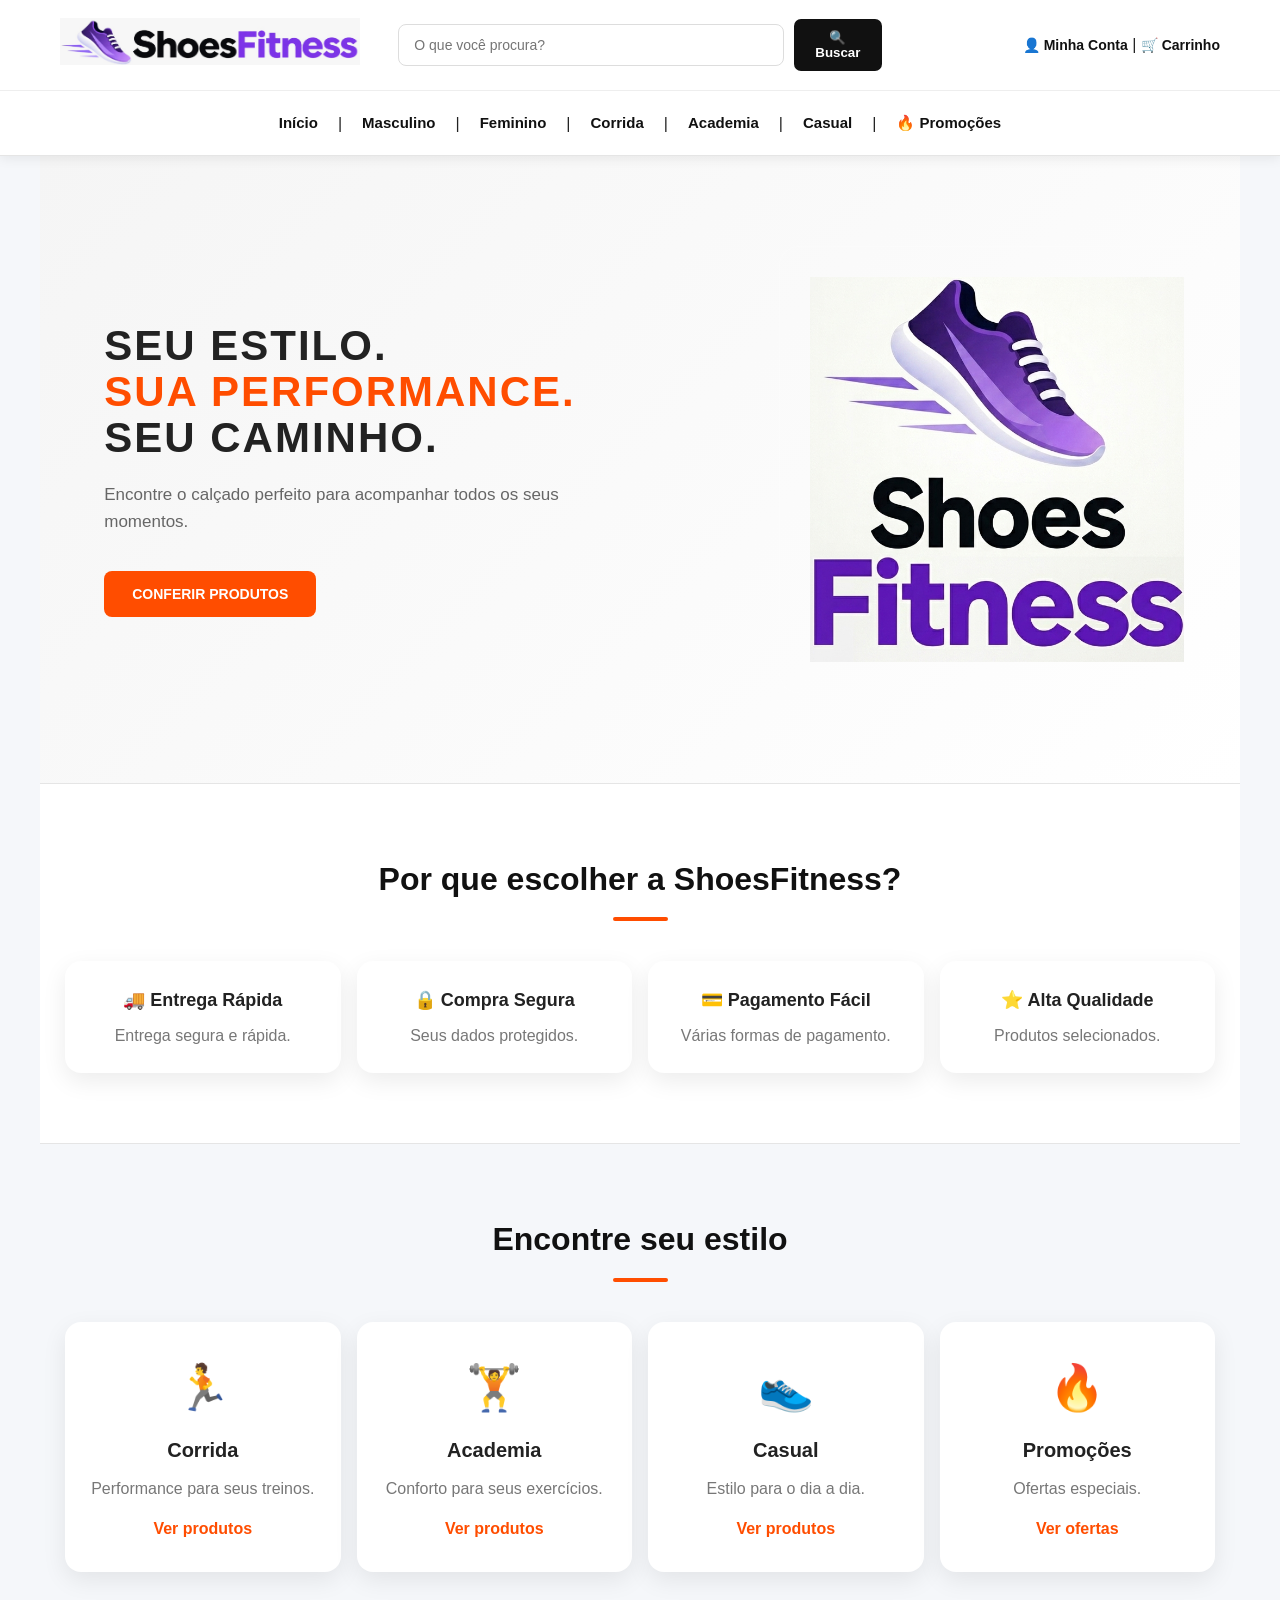
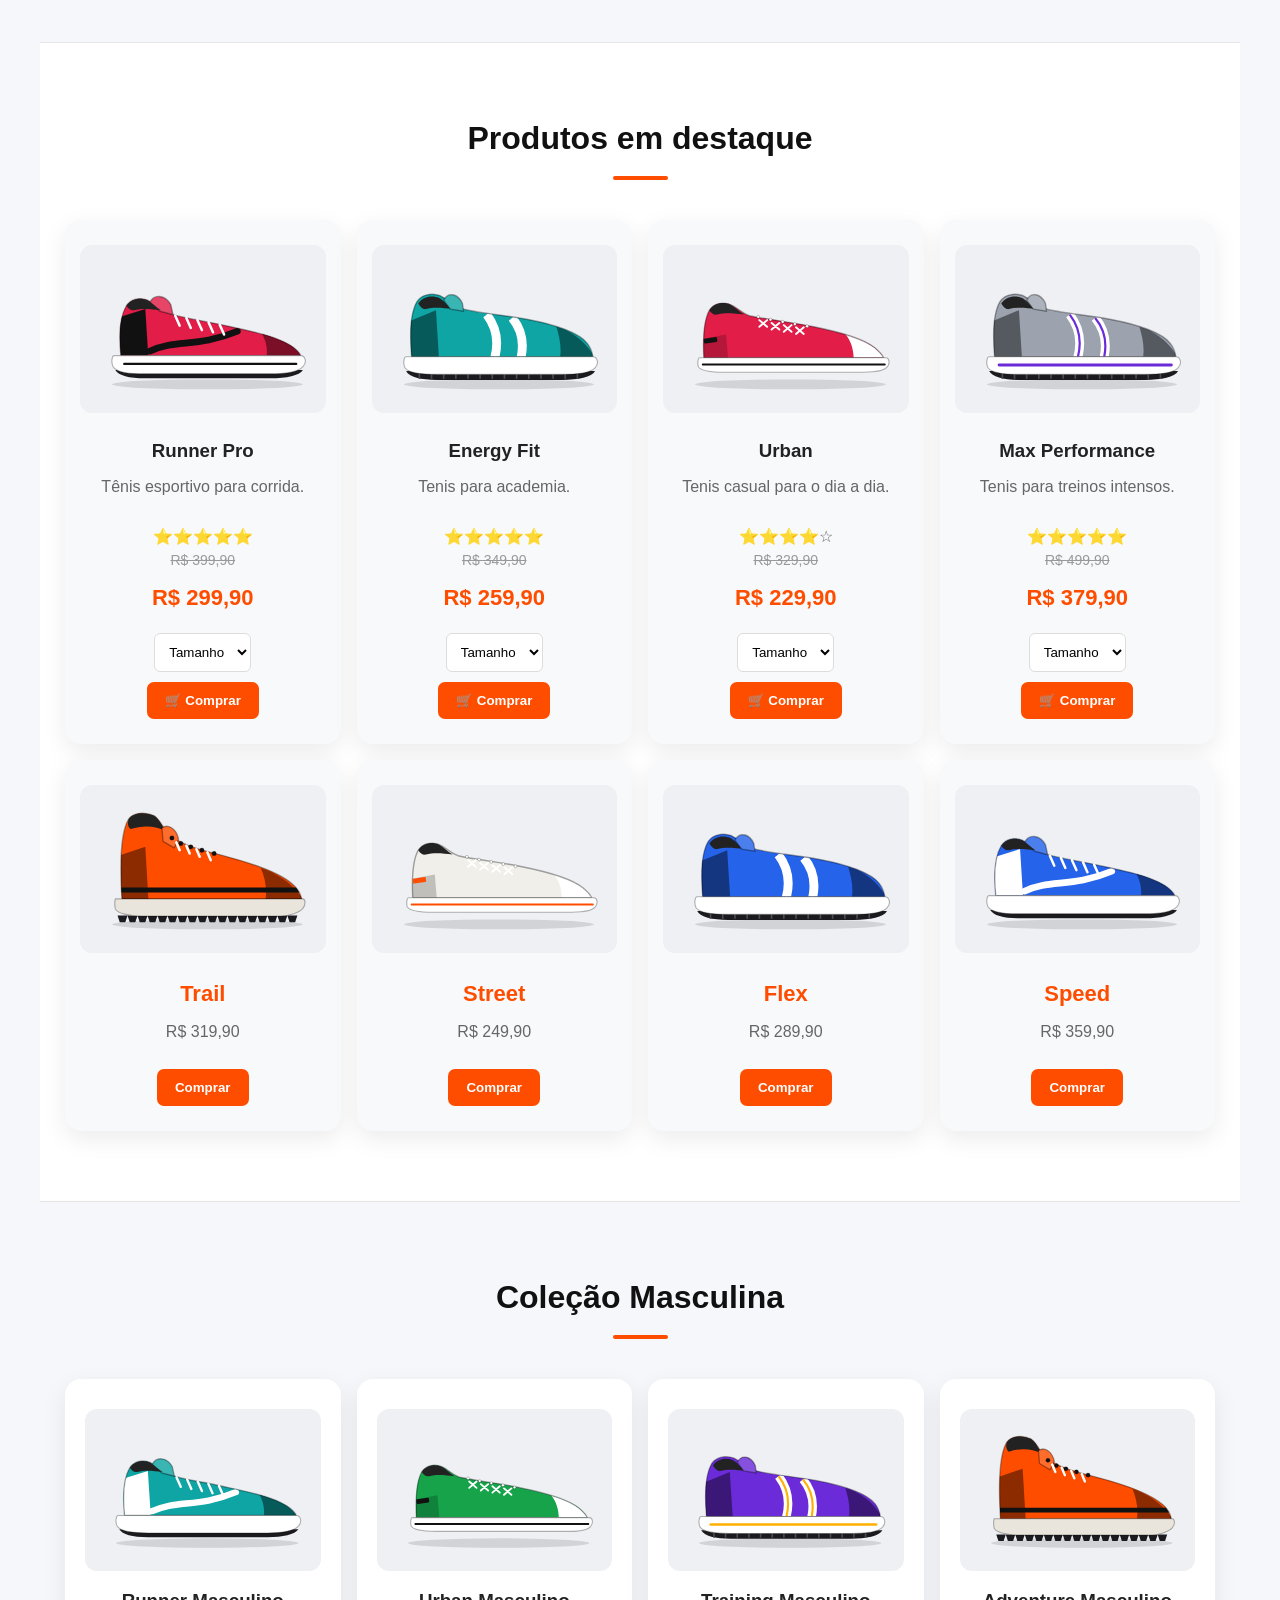
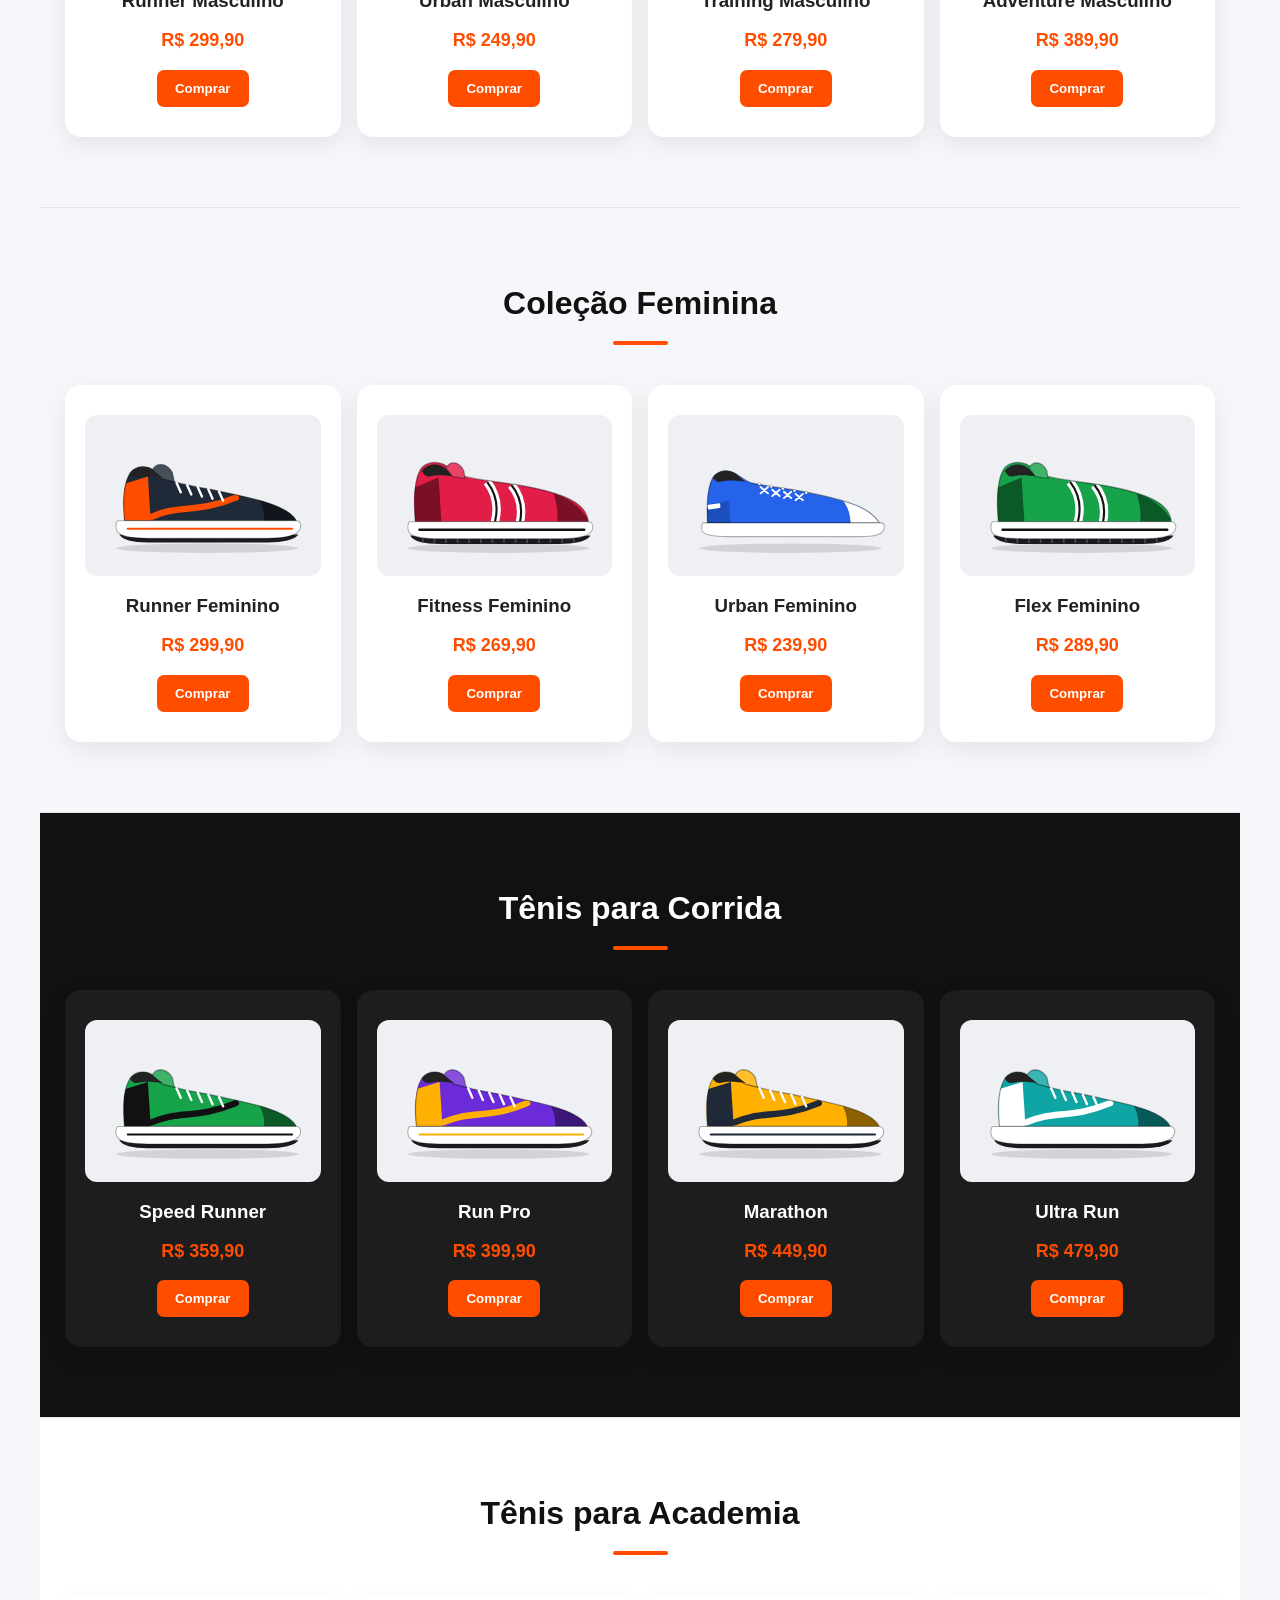
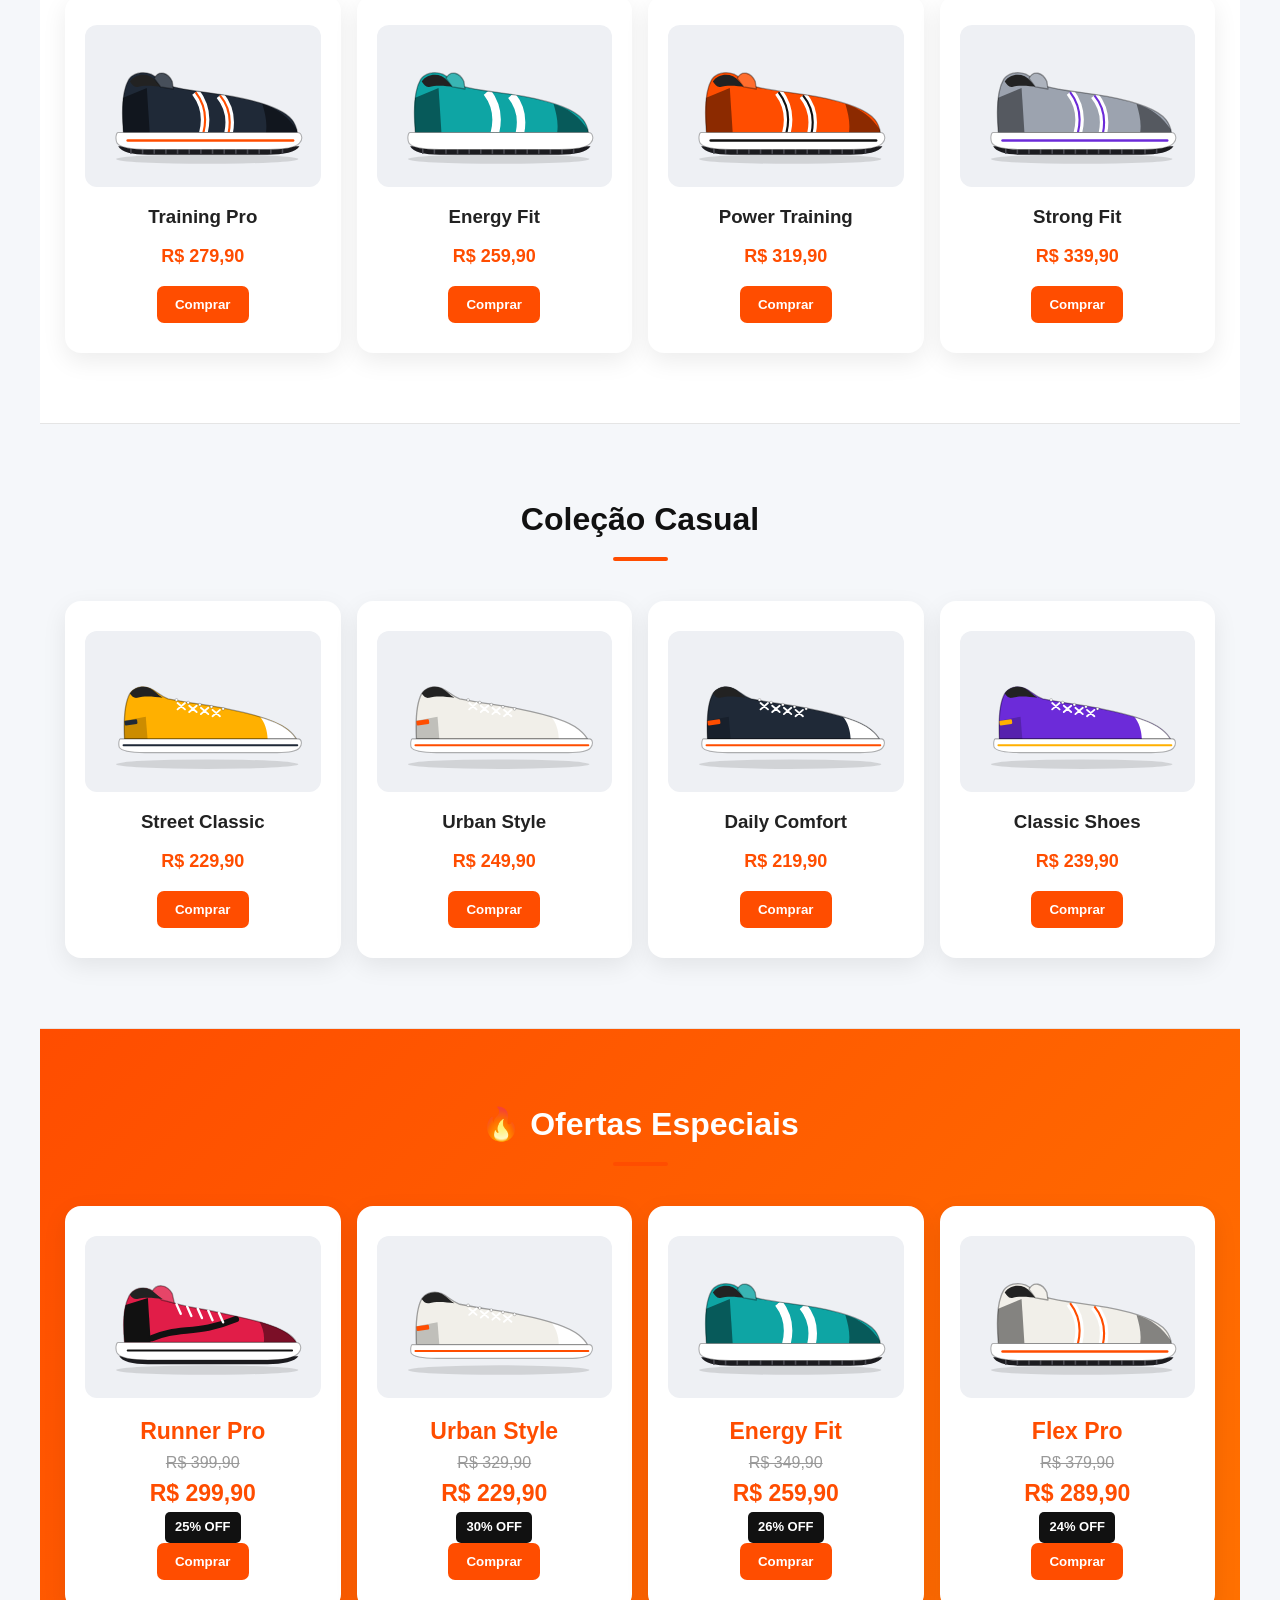
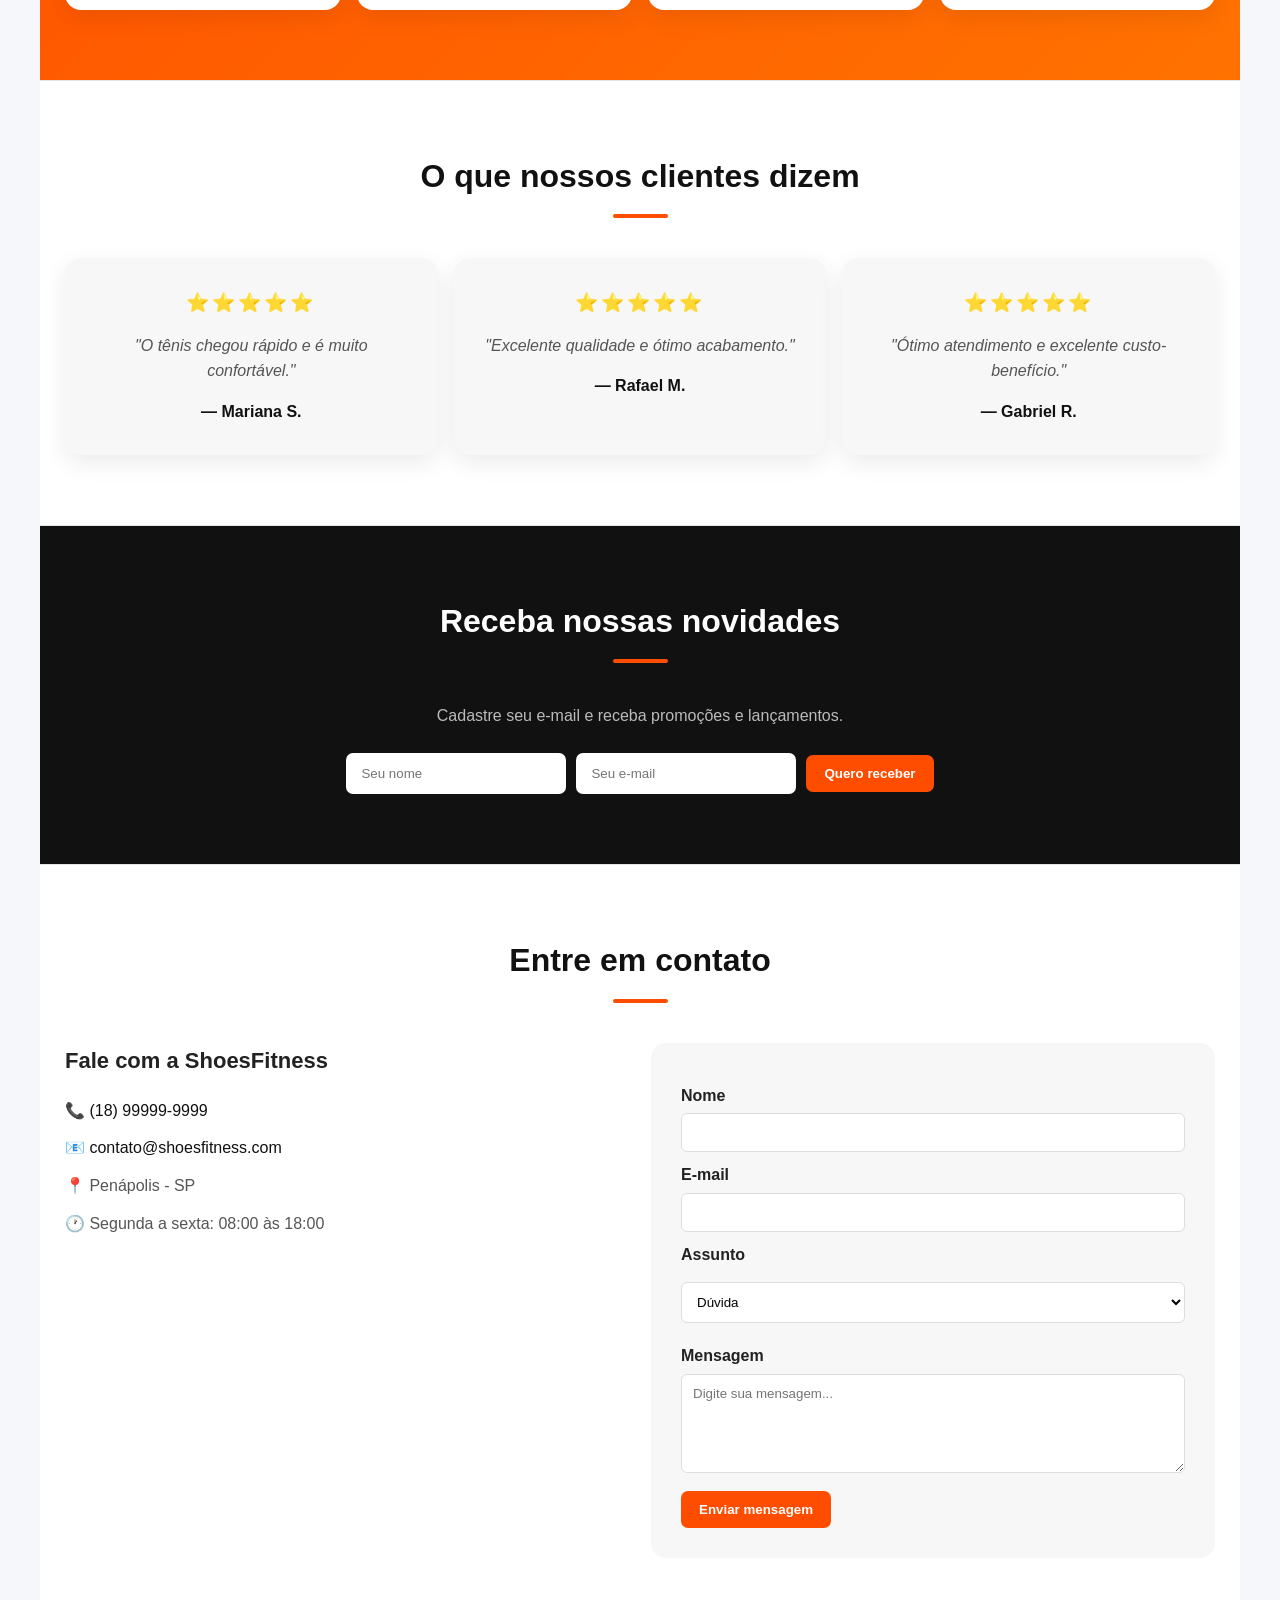
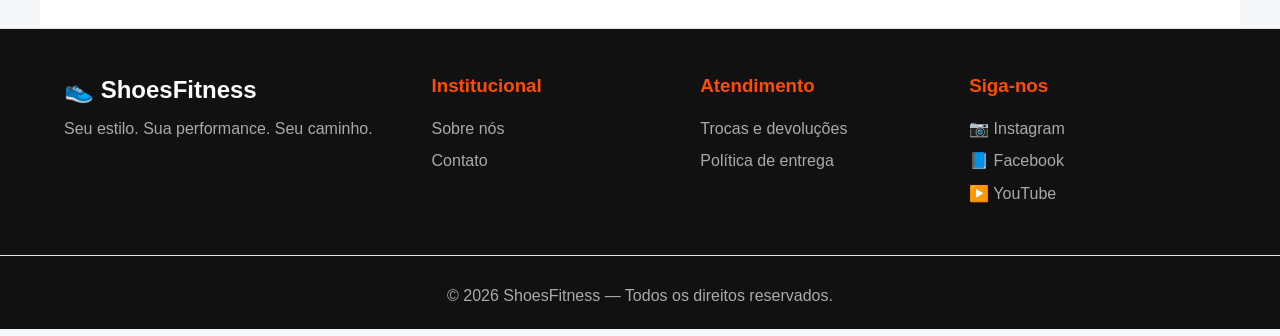
==== commit 4b22c7a0: "." ====
--- a/index.html
+++ b/index.html
@@ -7,7 +7,7 @@
     <title>ShoesFitness | Calçados Esportivos e Fitness</title>
     <link rel="stylesheet" href="css/style.css">
 </head>
-
+<script src="js/script.js" defer></script>
 <body>
 
 <header>
@@ -19,7 +19,7 @@
 
             <td align="center">
                 <form>
-                    <input type="search" placeholder="O que você procura?" size="40">
+                    <input type="search" placeholder="O que você procura?" size="40" aria-label="Buscar produtos">
                     <button>🔍 Buscar</button>
                 </form>
             </td>
@@ -231,7 +231,7 @@
 
         <h2 align="center">Produtos em destaque</h2>
 
-        <table width="100%" border="1">
+        <table width="100%">
 
             <tr align="center">
 
@@ -242,6 +242,34 @@
                     <p>⭐⭐⭐⭐⭐</p>
                     <del>R$ 399,90</del>
                     <h3>R$ 299,90</h3>
+
+                    <select>
+                        <option value="" disabled selected>Tamanho</option>
+                        <option>34</option>
+                        <option>35</option>
+                        <option>36</option>
+                        <option>37</option>
+                        <option>38</option>
+                        <option>39</option>
+                        <option>40</option>
+                        <option>41</option>
+                        <option>42</option>
+                        <option>43</option>
+                        <option>44</option>
+                    </select>
+
+                    <p>
+                        <button>🛒 Comprar</button>
+                    </p>
+                </td>
+
+                <td>
+                    <img class="produto-img" src="assets/img/produtos/energy-fit.svg" alt="Ilustração do tênis Energy Fit" width="400" height="260" loading="lazy">
+                    <h3>Energy Fit</h3>
+                    <p>Tenis para academia.</p>
+                    <p>⭐⭐⭐⭐⭐</p>
+                    <del>R$ 349,90</del>
+                    <h3>R$ 259,90</h3>
 
                     <select>
                         <option>Tamanho</option>
@@ -264,12 +292,12 @@
                 </td>
 
                 <td>
-                    <img class="produto-img" src="assets/img/produtos/energy-fit.svg" alt="Ilustração do tênis Energy Fit" width="400" height="260" loading="lazy">
-                    <h3>Energy Fit</h3>
-                    <p>Tenis para academia.</p>
-                    <p>⭐⭐⭐⭐⭐</p>
-                    <del>R$ 349,90</del>
-                    <h3>R$ 259,90</h3>
+                    <img class="produto-img" src="assets/img/produtos/urban.svg" alt="Ilustração do tênis Urban" width="400" height="260" loading="lazy">
+                    <h3>Urban</h3>
+                    <p>Tenis casual para o dia a dia.</p>
+                    <p>⭐⭐⭐⭐☆</p>
+                    <del>R$ 329,90</del>
+                    <h3>R$ 229,90</h3>
 
                     <select>
                         <option>Tamanho</option>
@@ -292,12 +320,12 @@
                 </td>
 
                 <td>
-                    <img class="produto-img" src="assets/img/produtos/urban.svg" alt="Ilustração do tênis Urban" width="400" height="260" loading="lazy">
-                    <h3>Urban</h3>
-                    <p>Tenis casual para o dia a dia.</p>
-                    <p>⭐⭐⭐⭐☆</p>
-                    <del>R$ 329,90</del>
-                    <h3>R$ 229,90</h3>
+                    <img class="produto-img" src="assets/img/produtos/max-performance.svg" alt="Ilustração do tênis Max Performance" width="400" height="260" loading="lazy">
+                    <h3>Max Performance</h3>
+                    <p>Tenis para treinos intensos.</p>
+                    <p>⭐⭐⭐⭐⭐</p>
+                    <del>R$ 499,90</del>
+                    <h3>R$ 379,90</h3>
 
                     <select>
                         <option>Tamanho</option>
@@ -319,34 +347,6 @@
                     </p>
                 </td>
 
-                <td>
-                    <img class="produto-img" src="assets/img/produtos/max-performance.svg" alt="Ilustração do tênis Max Performance" width="400" height="260" loading="lazy">
-                    <h3>Max Performance</h3>
-                    <p>Tenis para treinos intensos.</p>
-                    <p>⭐⭐⭐⭐⭐</p>
-                    <del>R$ 499,90</del>
-                    <h3>R$ 379,90</h3>
-
-                    <select>
-                        <option>Tamanho</option>
-                        <option>34</option>
-                        <option>35</option>
-                        <option>36</option>
-                        <option>37</option>
-                        <option>38</option>
-                        <option>39</option>
-                        <option>40</option>
-                        <option>41</option>
-                        <option>42</option>
-                        <option>43</option>
-                        <option>44</option>
-                    </select>
-
-                    <p>
-                        <button>🛒 Comprar</button>
-                    </p>
-                </td>
-
             </tr>
 
             <tr align="center">
@@ -707,11 +707,13 @@
             <input
                 type="text"
                 placeholder="Seu nome"
+                aria-label="Seu nome"
             >
 
             <input
                 type="email"
                 placeholder="Seu e-mail"
+                aria-label="Seu e-mail"
                 required
             >
 
@@ -736,8 +738,8 @@
                 <td width="50%">
                     <h3>Fale com a ShoesFitness</h3>
 
-                    <p>📞 (18) 99999-9999</p>
-                    <p>📧 contato@shoesfitness.com</p>
+                    <p>📞 <a href="tel:+5518999999999">(18) 99999-9999</a></p>
+                    <p>📧 <a href="mailto:contato@shoesfitness.com">contato@shoesfitness.com</a></p>
                     <p>📍 Penápolis - SP</p>
                     <p>🕐 Segunda a sexta: 08:00 às 18:00</p>
                 </td>
